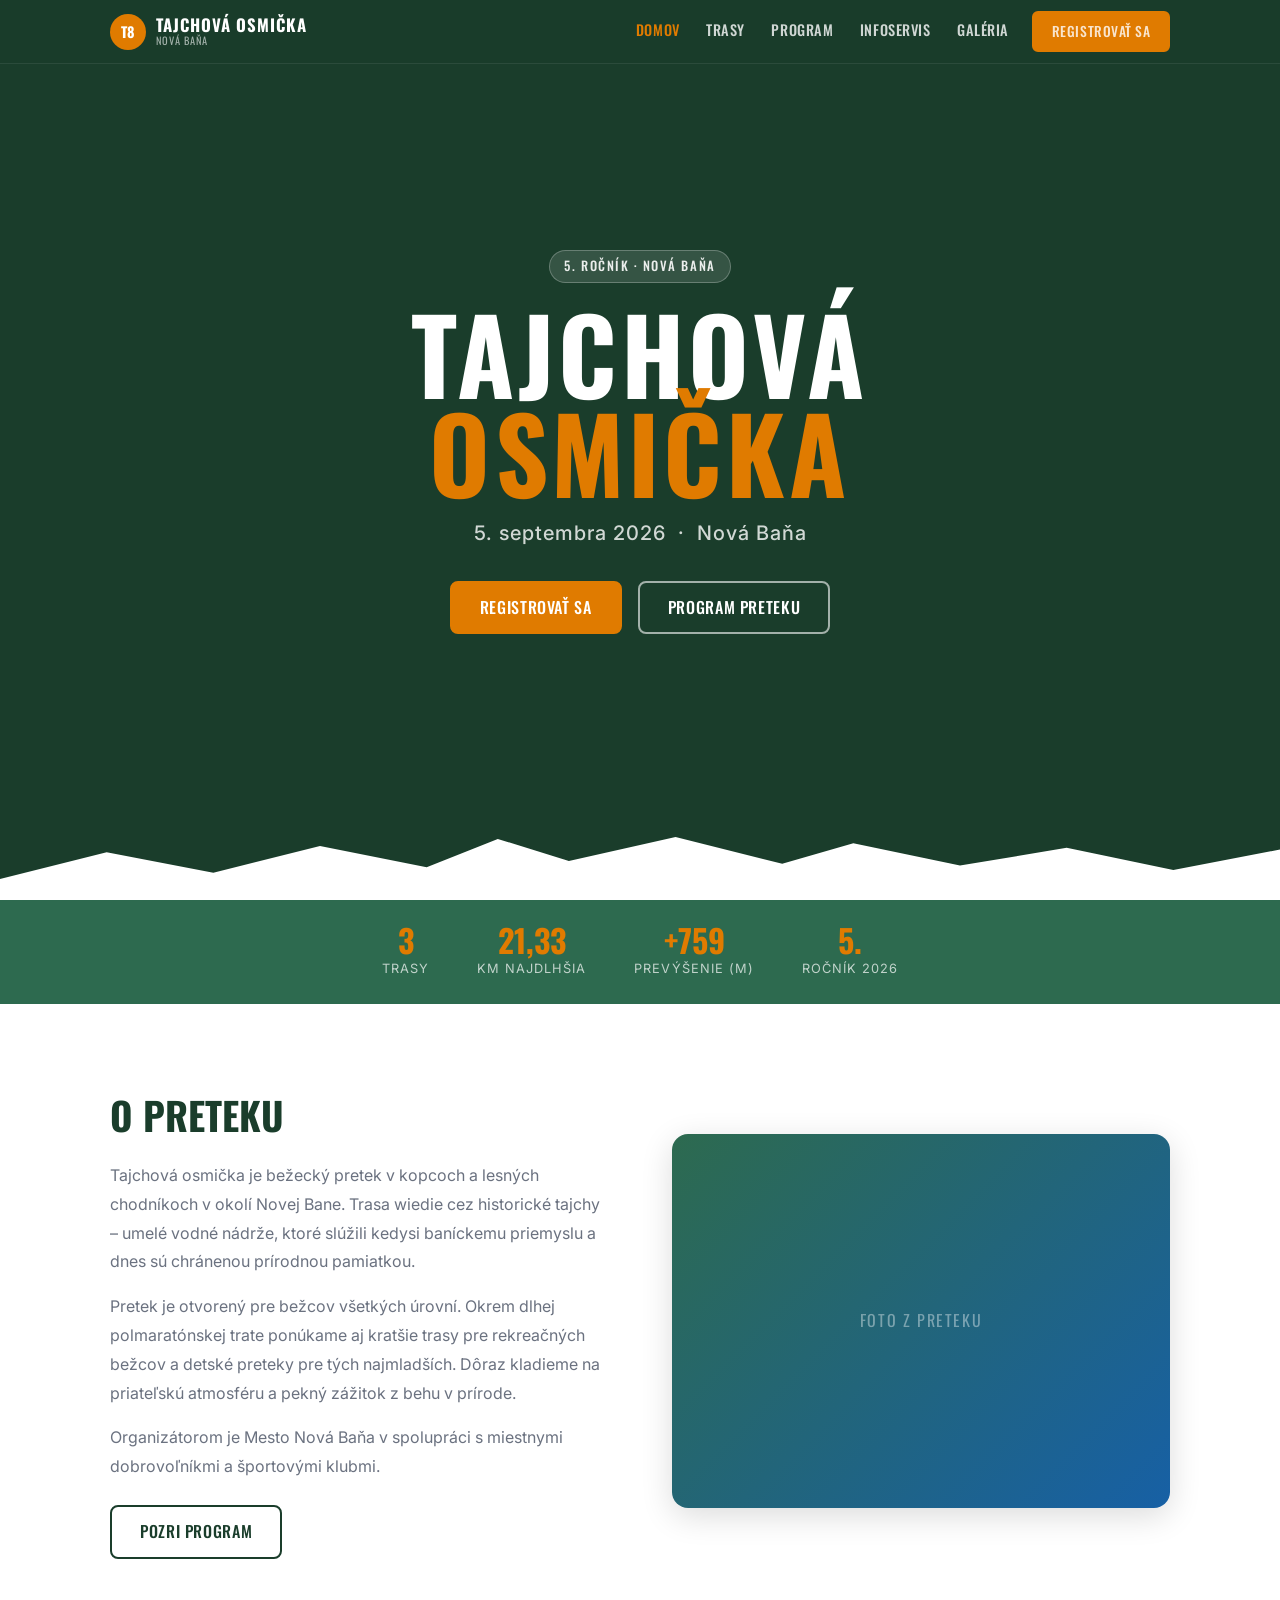
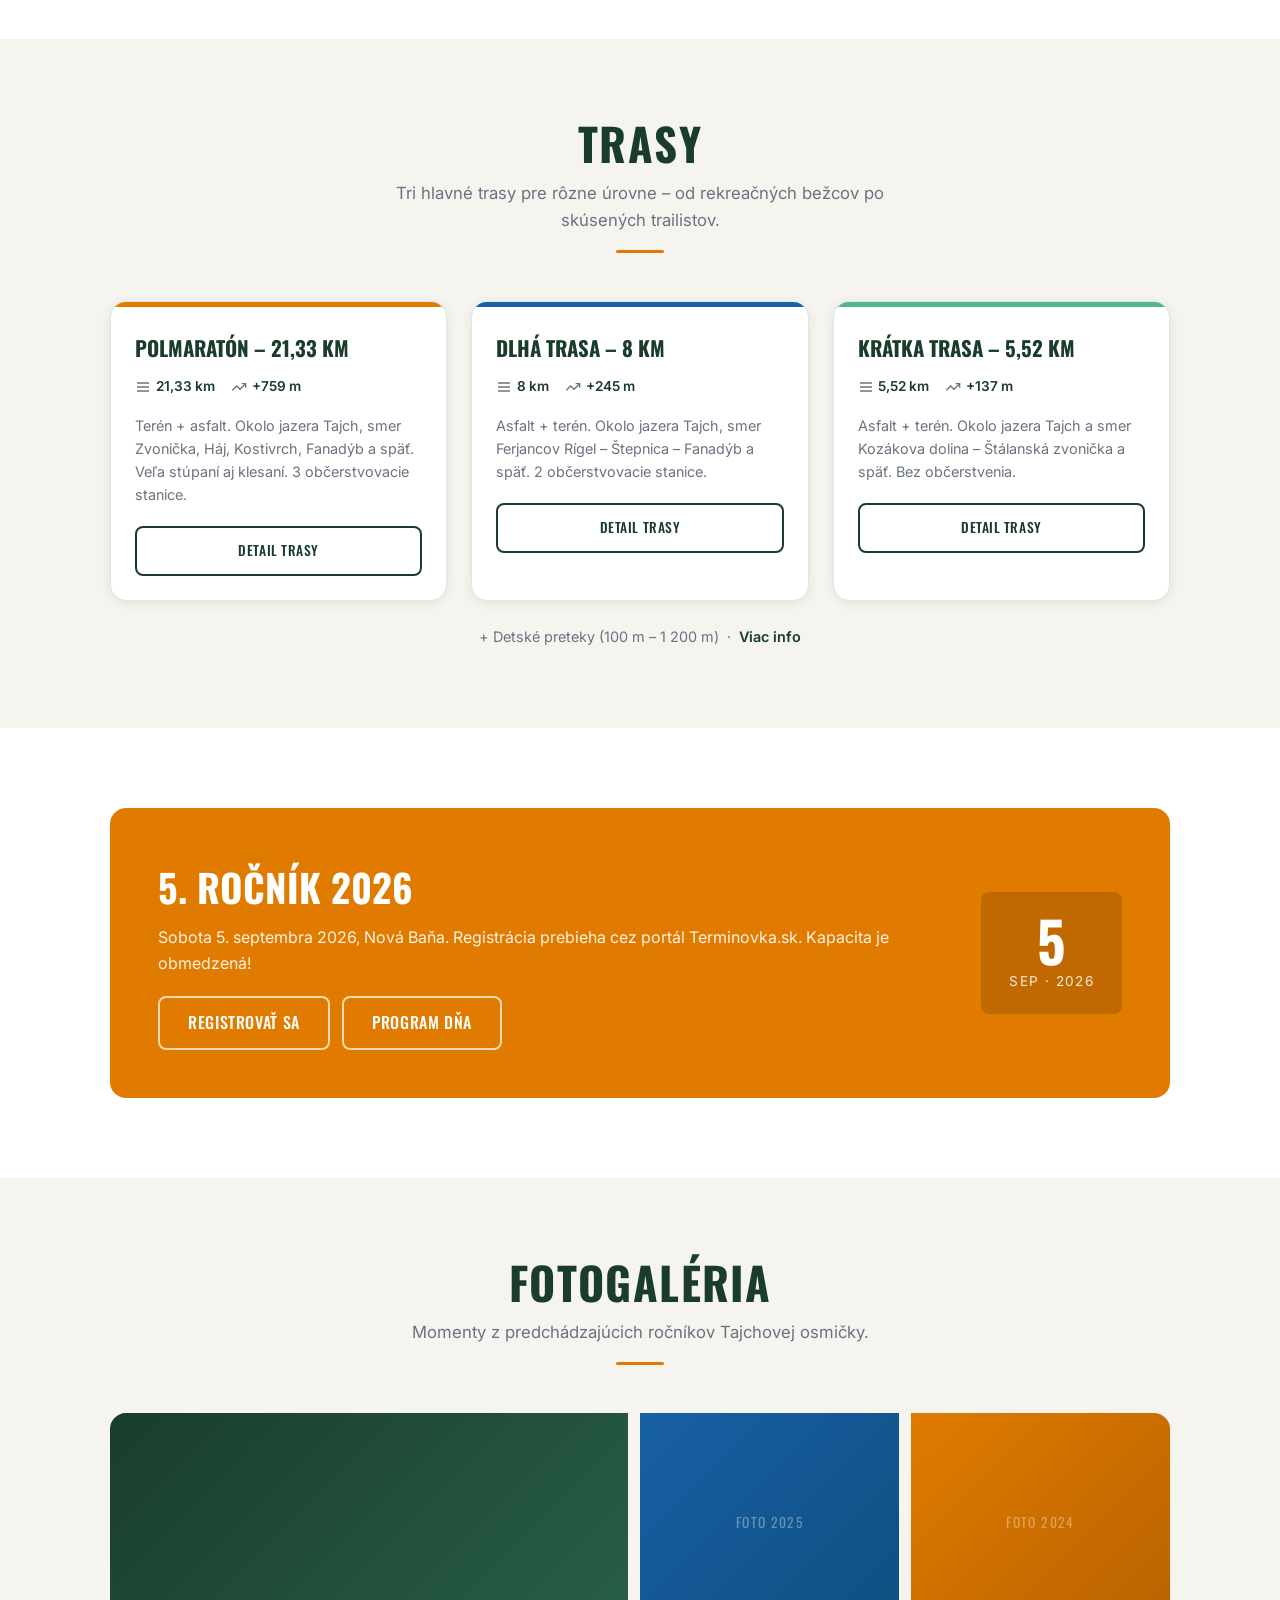
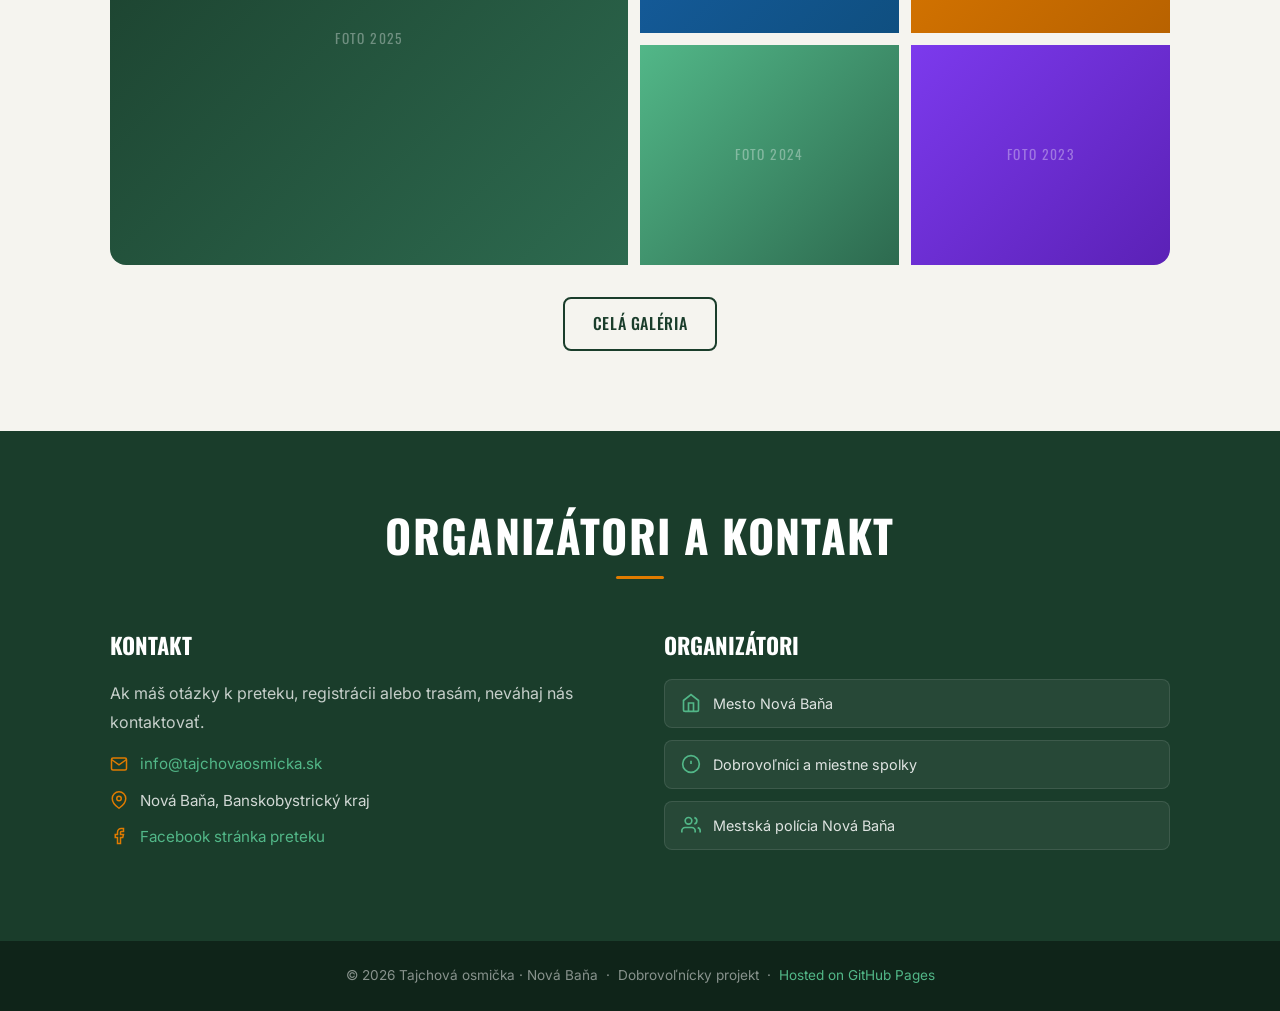
==== index.html @ ee41b5b5 "Initial commit: Tajchová osmička race website Static HTML/CSS/JS site for the Tajchová osmička trail" ====
<!DOCTYPE html>
<html lang="sk">
<head>
  <meta charset="UTF-8">
  <meta name="viewport" content="width=device-width, initial-scale=1.0">
  <meta name="description" content="Tajchová osmička – bežecký pretek v Novej Bani. 5. 9. 2026. Prihlás sa na pretek!">
  <title>Tajchová osmička – Nová Baňa</title>
  <link rel="preconnect" href="https://fonts.googleapis.com">
  <link rel="preconnect" href="https://fonts.gstatic.com" crossorigin>
  <link href="https://fonts.googleapis.com/css2?family=Oswald:wght@500;700&family=Inter:wght@400;500;600&display=swap" rel="stylesheet">
  <link rel="stylesheet" href="css/style.css">
</head>
<body>

<!-- ===== NAVIGÁCIA ===== -->
<nav class="nav" role="navigation" aria-label="Hlavná navigácia">
  <div class="nav-inner">
    <a href="index.html" class="nav-logo" aria-label="Tajchová osmička – domov">
      <div class="nav-logo-mark">T8</div>
      <div class="nav-logo-text">Tajchová osmička<span>Nová Baňa</span></div>
    </a>
    <ul class="nav-links" role="list">
      <li><a href="index.html" class="active">Domov</a></li>
      <li><a href="trasy.html">Trasy</a></li>
      <li><a href="program.html">Program</a></li>
      <li><a href="infoservis.html">Infoservis</a></li>
      <li><a href="galeria.html">Galéria</a></li>
      <li><a href="https://www.terminovka.sk" target="_blank" rel="noopener" class="btn btn-primary">Registrovať sa</a></li>
    </ul>
    <button class="nav-hamburger" id="hamburger" aria-label="Menu" aria-expanded="false">
      <span></span><span></span><span></span>
    </button>
  </div>
</nav>
<div class="nav-mobile" id="mobileNav" role="navigation" aria-label="Mobilná navigácia">
  <a href="index.html" class="active">Domov</a>
  <a href="trasy.html">Trasy</a>
  <a href="program.html">Program</a>
  <a href="infoservis.html">Infoservis</a>
  <a href="galeria.html">Galéria</a>
  <a href="https://www.terminovka.sk" target="_blank" rel="noopener" class="btn btn-primary">Registrovať sa</a>
</div>

<!-- ===== HERO ===== -->
<header class="hero" role="banner">
  <div class="hero-badge">5. ročník · Nová Baňa</div>
  <h1>Tajchová<em>osmička</em></h1>
  <p class="hero-subtitle">5. septembra 2026 &nbsp;·&nbsp; Nová Baňa</p>
  <div class="hero-cta">
    <a href="https://www.terminovka.sk" target="_blank" rel="noopener" class="btn btn-primary">Registrovať sa</a>
    <a href="program.html" class="btn btn-outline">Program preteku</a>
  </div>
  <div class="hero-mountains" aria-hidden="true">
    <svg viewBox="0 0 1440 80" preserveAspectRatio="none" fill="white">
      <path d="M0,80 L0,55 L120,25 L240,48 L360,18 L480,42 L560,10 L640,35 L760,8 L880,38 L960,15 L1080,40 L1200,20 L1320,45 L1440,22 L1440,80 Z"/>
    </svg>
  </div>
</header>

<!-- ===== ŠTATISTIKY ===== -->
<div class="stats-bar" role="region" aria-label="Štatistiky">
  <div class="container">
    <div class="stat">
      <div class="stat-value">3</div>
      <div class="stat-label">Trasy</div>
    </div>
    <div class="stat">
      <div class="stat-value">21,33</div>
      <div class="stat-label">Km najdlhšia</div>
    </div>
    <div class="stat">
      <div class="stat-value">+759</div>
      <div class="stat-label">Prevýšenie (m)</div>
    </div>
    <div class="stat">
      <div class="stat-value">5.</div>
      <div class="stat-label">Ročník 2026</div>
    </div>
  </div>
</div>

<!-- ===== O PRETEKU ===== -->
<section class="section" id="o-preteku" aria-labelledby="about-heading">
  <div class="container">
    <div class="about-grid">
      <div class="about-text" data-reveal>
        <h2 id="about-heading">O preteku</h2>
        <p>Tajchová osmička je bežecký pretek v kopcoch a lesných chodníkoch v okolí Novej Bane. Trasa wiedie cez historické tajchy – umelé vodné nádrže, ktoré slúžili kedysi baníckemu priemyslu a dnes sú chránenou prírodnou pamiatkou.</p>
        <p>Pretek je otvorený pre bežcov všetkých úrovní. Okrem dlhej polmaratónskej trate ponúkame aj kratšie trasy pre rekreačných bežcov a detské preteky pre tých najmladších. Dôraz kladieme na priateľskú atmosféru a pekný zážitok z behu v prírode.</p>
        <p>Organizátorom je Mesto Nová Baňa v spolupráci s miestnymi dobrovoľníkmi a športovými klubmi.</p>
        <a href="program.html" class="btn btn-outline-dark">Pozri program</a>
      </div>
      <div class="about-image" data-reveal>
        <!-- Nahraď reálnou fotkou: <img src="assets/images/o-preteku.jpg" alt="Bežci na trase Tajchovej osmičky"> -->
        <span>Foto z preteku</span>
      </div>
    </div>
  </div>
</section>

<!-- ===== TRASY ===== -->
<section class="section section--cream" id="trasy" aria-labelledby="trasy-heading">
  <div class="container">
    <div class="section-header" data-reveal>
      <h2 id="trasy-heading">Trasy</h2>
      <p>Tri hlavné trasy pre rôzne úrovne – od rekreačných bežcov po skúsených trailistov.</p>
    </div>
    <div class="trail-cards">

      <article class="trail-card" data-trail="21" data-reveal>
        <div class="trail-card-accent"></div>
        <div class="trail-card-body">
          <h3>Polmaratón – 21,33 km</h3>
          <div class="trail-meta">
            <div class="trail-meta-item">
              <svg viewBox="0 0 24 24" fill="none" stroke="currentColor" stroke-width="2"><path d="M3 12h18M3 6h18M3 18h18"/></svg>
              21,33 km
            </div>
            <div class="trail-meta-item">
              <svg viewBox="0 0 24 24" fill="none" stroke="currentColor" stroke-width="2"><polyline points="22 7 13.5 15.5 8.5 10.5 2 17"/><polyline points="16 7 22 7 22 13"/></svg>
              +759 m
            </div>
          </div>
          <p>Terén + asfalt. Okolo jazera Tajch, smer Zvonička, Háj, Kostivrch, Fanadýb a späť. Veľa stúpaní aj klesaní. 3 občerstvovacie stanice.</p>
          <a href="trasy.html#trasa-21" class="btn btn-outline-dark">Detail trasy</a>
        </div>
      </article>

      <article class="trail-card" data-trail="8" data-reveal>
        <div class="trail-card-accent"></div>
        <div class="trail-card-body">
          <h3>Dlhá trasa – 8 km</h3>
          <div class="trail-meta">
            <div class="trail-meta-item">
              <svg viewBox="0 0 24 24" fill="none" stroke="currentColor" stroke-width="2"><path d="M3 12h18M3 6h18M3 18h18"/></svg>
              8 km
            </div>
            <div class="trail-meta-item">
              <svg viewBox="0 0 24 24" fill="none" stroke="currentColor" stroke-width="2"><polyline points="22 7 13.5 15.5 8.5 10.5 2 17"/><polyline points="16 7 22 7 22 13"/></svg>
              +245 m
            </div>
          </div>
          <p>Asfalt + terén. Okolo jazera Tajch, smer Ferjancov Rígel – Štepnica – Fanadýb a späť. 2 občerstvovacie stanice.</p>
          <a href="trasy.html#trasa-8" class="btn btn-outline-dark">Detail trasy</a>
        </div>
      </article>

      <article class="trail-card" data-trail="5" data-reveal>
        <div class="trail-card-accent"></div>
        <div class="trail-card-body">
          <h3>Krátka trasa – 5,52 km</h3>
          <div class="trail-meta">
            <div class="trail-meta-item">
              <svg viewBox="0 0 24 24" fill="none" stroke="currentColor" stroke-width="2"><path d="M3 12h18M3 6h18M3 18h18"/></svg>
              5,52 km
            </div>
            <div class="trail-meta-item">
              <svg viewBox="0 0 24 24" fill="none" stroke="currentColor" stroke-width="2"><polyline points="22 7 13.5 15.5 8.5 10.5 2 17"/><polyline points="16 7 22 7 22 13"/></svg>
              +137 m
            </div>
          </div>
          <p>Asfalt + terén. Okolo jazera Tajch a smer Kozákova dolina – Štálanská zvonička a späť. Bez občerstvenia.</p>
          <a href="trasy.html#trasa-5" class="btn btn-outline-dark">Detail trasy</a>
        </div>
      </article>

    </div>
    <p style="text-align:center;margin-top:1.5rem;color:var(--c-muted);font-size:.9rem;">
      + Detské preteky (100 m – 1 200 m) &nbsp;·&nbsp; <a href="trasy.html#detske" style="color:var(--c-forest);font-weight:600;">Viac info</a>
    </p>
  </div>
</section>

<!-- ===== NAJBLIŽŠÍ ROČNÍK ===== -->
<section class="section" id="registracia" aria-labelledby="upcoming-heading">
  <div class="container">
    <div class="upcoming-box" data-reveal>
      <div>
        <h2 id="upcoming-heading">5. ročník 2026</h2>
        <p>Sobota 5. septembra 2026, Nová Baňa. Registrácia prebieha cez portál Terminovka.sk. Kapacita je obmedzená!</p>
        <div style="display:flex;gap:.75rem;flex-wrap:wrap;">
          <a href="https://www.terminovka.sk" target="_blank" rel="noopener" class="btn btn-outline">Registrovať sa</a>
          <a href="program.html" class="btn btn-outline">Program dňa</a>
        </div>
      </div>
      <div class="upcoming-date" aria-hidden="true">
        <span class="day">5</span>
        <span class="month-year">Sep · 2026</span>
      </div>
    </div>
  </div>
</section>

<!-- ===== GALÉRIA TEASER ===== -->
<section class="section section--cream" id="galeria" aria-labelledby="galeria-heading">
  <div class="container">
    <div class="section-header" data-reveal>
      <h2 id="galeria-heading">Fotogaléria</h2>
      <p>Momenty z predchádzajúcich ročníkov Tajchovej osmičky.</p>
    </div>
    <div class="gallery-grid-home" data-reveal>
      <!-- Nahraď reálnymi fotkami — <img src="assets/images/gallery/foto-01.jpg" alt="..."> -->
      <div class="g-item">
        <div class="g-placeholder" style="background:linear-gradient(135deg,#1A3D2B,#2D6A4F)">Foto 2025</div>
      </div>
      <div class="g-item">
        <div class="g-placeholder" style="background:linear-gradient(135deg,#1760A5,#0F4F80)">Foto 2025</div>
      </div>
      <div class="g-item">
        <div class="g-placeholder" style="background:linear-gradient(135deg,#E07B00,#B86200)">Foto 2024</div>
      </div>
      <div class="g-item">
        <div class="g-placeholder" style="background:linear-gradient(135deg,#52B788,#2D6A4F)">Foto 2024</div>
      </div>
      <div class="g-item">
        <div class="g-placeholder" style="background:linear-gradient(135deg,#7C3AED,#5B21B6)">Foto 2023</div>
      </div>
    </div>
    <div class="gallery-cta" data-reveal>
      <a href="galeria.html" class="btn btn-outline-dark">Celá galéria</a>
    </div>
  </div>
</section>

<!-- ===== KONTAKT ===== -->
<section class="section section--forest" id="kontakt" aria-labelledby="contact-heading">
  <div class="container">
    <div class="section-header" data-reveal>
      <h2 id="contact-heading">Organizátori a kontakt</h2>
    </div>
    <div class="contact-grid">
      <div class="contact-info" data-reveal>
        <h3>Kontakt</h3>
        <p>Ak máš otázky k preteku, registrácii alebo trasám, neváhaj nás kontaktovať.</p>
        <div class="contact-item">
          <svg viewBox="0 0 24 24" fill="none" stroke="currentColor" stroke-width="2"><path d="M4 4h16c1.1 0 2 .9 2 2v12c0 1.1-.9 2-2 2H4c-1.1 0-2-.9-2-2V6c0-1.1.9-2 2-2z"/><polyline points="22,6 12,13 2,6"/></svg>
          <span><a href="mailto:info@tajchovaosmicka.sk" style="color:var(--c-lime)">info@tajchovaosmicka.sk</a></span>
        </div>
        <div class="contact-item">
          <svg viewBox="0 0 24 24" fill="none" stroke="currentColor" stroke-width="2"><path d="M21 10c0 7-9 13-9 13s-9-6-9-13a9 9 0 0 1 18 0z"/><circle cx="12" cy="10" r="3"/></svg>
          <span>Nová Baňa, Banskobystrický kraj</span>
        </div>
        <div class="contact-item">
          <svg viewBox="0 0 24 24" fill="none" stroke="currentColor" stroke-width="2"><path d="M18 2h-3a5 5 0 0 0-5 5v3H7v4h3v8h4v-8h3l1-4h-4V7a1 1 0 0 1 1-1h3z"/></svg>
          <span><a href="#" style="color:var(--c-lime)">Facebook stránka preteku</a></span>
        </div>
      </div>
      <div class="partners" data-reveal>
        <h3>Organizátori</h3>
        <div class="partner-list">
          <div class="partner-item">
            <svg viewBox="0 0 24 24" fill="none" stroke="currentColor" stroke-width="2"><path d="M3 9l9-7 9 7v11a2 2 0 0 1-2 2H5a2 2 0 0 1-2-2z"/><polyline points="9 22 9 12 15 12 15 22"/></svg>
            Mesto Nová Baňa
          </div>
          <div class="partner-item">
            <svg viewBox="0 0 24 24" fill="none" stroke="currentColor" stroke-width="2"><circle cx="12" cy="12" r="10"/><line x1="12" y1="8" x2="12" y2="12"/><line x1="12" y1="16" x2="12.01" y2="16"/></svg>
            Dobrovoľníci a miestne spolky
          </div>
          <div class="partner-item">
            <svg viewBox="0 0 24 24" fill="none" stroke="currentColor" stroke-width="2"><path d="M17 21v-2a4 4 0 0 0-4-4H5a4 4 0 0 0-4 4v2"/><circle cx="9" cy="7" r="4"/><path d="M23 21v-2a4 4 0 0 0-3-3.87"/><path d="M16 3.13a4 4 0 0 1 0 7.75"/></svg>
            Mestská polícia Nová Baňa
          </div>
        </div>
      </div>
    </div>
  </div>
</section>

<!-- ===== FOOTER ===== -->
<footer class="footer">
  <div class="container">
    <p>© 2026 Tajchová osmička · Nová Baňa &nbsp;·&nbsp; Dobrovoľnícky projekt &nbsp;·&nbsp;
      <a href="https://pages.github.com" target="_blank" rel="noopener">Hosted on GitHub Pages</a>
    </p>
  </div>
</footer>

<script src="js/main.js"></script>
</body>
</html>
---- css/style.css ----
/* =========================================
   TAJCHOVÁ OSMIČKA — style.css
   ========================================= */

/* === RESET & BASE === */
*, *::before, *::after { box-sizing: border-box; margin: 0; padding: 0; }

:root {
  --c-forest:  #1A3D2B;
  --c-green:   #2D6A4F;
  --c-lime:    #52B788;
  --c-orange:  #E07B00;
  --c-orange-h:#C86E00;
  --c-blue:    #1760A5;
  --c-cream:   #F5F4EF;
  --c-white:   #FFFFFF;
  --c-text:    #1A1A1A;
  --c-muted:   #6B7280;
  --c-border:  #DDE8E2;

  --font-h: 'Oswald', sans-serif;
  --font-b: 'Inter', sans-serif;

  --r:        8px;
  --r-lg:     16px;
  --shadow:   0 2px 12px rgba(0,0,0,.08);
  --shadow-md:0 4px 20px rgba(0,0,0,.10);
  --shadow-lg:0 8px 32px rgba(0,0,0,.14);
  --max-w:    1100px;
  --nav-h:    64px;

  /* trail colors */
  --t-21:  #E07B00;
  --t-8:   #1760A5;
  --t-5:   #52B788;
  --t-kid: #7C3AED;
}

html { scroll-behavior: smooth; font-size: 16px; }

body {
  font-family: var(--font-b);
  color: var(--c-text);
  background: var(--c-white);
  line-height: 1.6;
  -webkit-font-smoothing: antialiased;
}

img { max-width: 100%; display: block; }
a { color: inherit; text-decoration: none; }
ul { list-style: none; }

/* === UTILITIES === */
.container {
  max-width: var(--max-w);
  margin: 0 auto;
  padding: 0 1.25rem;
}

.section { padding: 80px 0; }
.section--cream { background: var(--c-cream); }
.section--forest { background: var(--c-forest); color: var(--c-white); }

.section-header {
  text-align: center;
  margin-bottom: 3rem;
}
.section-header h2 {
  font-family: var(--font-h);
  font-size: clamp(1.8rem, 4vw, 2.8rem);
  font-weight: 700;
  text-transform: uppercase;
  letter-spacing: .03em;
  color: var(--c-forest);
  line-height: 1.1;
}
.section--forest .section-header h2 { color: var(--c-white); }
.section-header p {
  margin-top: .75rem;
  color: var(--c-muted);
  font-size: 1.05rem;
  max-width: 560px;
  margin-left: auto;
  margin-right: auto;
}
.section--forest .section-header p { color: rgba(255,255,255,.7); }

.section-header::after {
  content: '';
  display: block;
  width: 48px;
  height: 3px;
  background: var(--c-orange);
  margin: 1rem auto 0;
  border-radius: 2px;
}

/* === BUTTONS === */
.btn {
  display: inline-flex;
  align-items: center;
  gap: .5rem;
  padding: .75rem 1.75rem;
  border-radius: var(--r);
  font-family: var(--font-h);
  font-size: 1rem;
  font-weight: 500;
  letter-spacing: .04em;
  text-transform: uppercase;
  cursor: pointer;
  border: 2px solid transparent;
  transition: all .18s ease;
  white-space: nowrap;
}
.btn-primary {
  background: var(--c-orange);
  color: var(--c-white);
  border-color: var(--c-orange);
}
.btn-primary:hover { background: var(--c-orange-h); border-color: var(--c-orange-h); }

.btn-outline {
  background: transparent;
  color: var(--c-white);
  border-color: rgba(255,255,255,.6);
}
.btn-outline:hover { background: rgba(255,255,255,.12); border-color: var(--c-white); }

.btn-outline-dark {
  background: transparent;
  color: var(--c-forest);
  border-color: var(--c-forest);
}
.btn-outline-dark:hover { background: var(--c-forest); color: var(--c-white); }

.btn-sm { padding: .5rem 1.1rem; font-size: .85rem; }

/* === NAVIGATION === */
.nav {
  position: fixed;
  top: 0; left: 0; right: 0;
  height: var(--nav-h);
  z-index: 1000;
  background: rgba(26,61,43,.96);
  backdrop-filter: blur(10px);
  -webkit-backdrop-filter: blur(10px);
  border-bottom: 1px solid rgba(255,255,255,.08);
  transition: box-shadow .2s;
}
.nav.scrolled { box-shadow: 0 2px 20px rgba(0,0,0,.3); }

.nav-inner {
  max-width: var(--max-w);
  margin: 0 auto;
  padding: 0 1.25rem;
  height: 100%;
  display: flex;
  align-items: center;
  justify-content: space-between;
  gap: 1rem;
}

.nav-logo {
  display: flex;
  align-items: center;
  gap: .6rem;
  text-decoration: none;
}
.nav-logo-mark {
  width: 36px; height: 36px;
  background: var(--c-orange);
  border-radius: 50%;
  display: flex; align-items: center; justify-content: center;
  font-family: var(--font-h);
  font-weight: 700;
  font-size: .9rem;
  color: var(--c-white);
  letter-spacing: -.02em;
  flex-shrink: 0;
}
.nav-logo-text {
  font-family: var(--font-h);
  font-weight: 700;
  font-size: 1.05rem;
  text-transform: uppercase;
  letter-spacing: .06em;
  color: var(--c-white);
  line-height: 1.2;
}
.nav-logo-text span { display: block; font-size: .65rem; font-weight: 400; color: rgba(255,255,255,.6); letter-spacing: .1em; }

.nav-links {
  display: flex;
  align-items: center;
  gap: .25rem;
}
.nav-links a {
  font-family: var(--font-h);
  font-size: .9rem;
  font-weight: 500;
  letter-spacing: .04em;
  text-transform: uppercase;
  color: rgba(255,255,255,.8);
  padding: .4rem .7rem;
  border-radius: 6px;
  transition: color .15s, background .15s;
}
.nav-links a:hover { color: var(--c-white); background: rgba(255,255,255,.08); }
.nav-links a.active { color: var(--c-orange); }
.nav-links .btn-primary { margin-left: .5rem; padding: .45rem 1.1rem; font-size: .85rem; }

.nav-hamburger {
  display: none;
  flex-direction: column;
  gap: 5px;
  cursor: pointer;
  padding: .4rem;
  background: none;
  border: none;
}
.nav-hamburger span {
  display: block;
  width: 24px; height: 2px;
  background: var(--c-white);
  border-radius: 2px;
  transition: all .25s;
}
.nav-hamburger.open span:nth-child(1) { transform: rotate(45deg) translate(5px, 5px); }
.nav-hamburger.open span:nth-child(2) { opacity: 0; }
.nav-hamburger.open span:nth-child(3) { transform: rotate(-45deg) translate(5px, -5px); }

/* Mobile nav */
.nav-mobile {
  display: none;
  position: fixed;
  top: var(--nav-h); left: 0; right: 0;
  background: var(--c-forest);
  padding: 1rem 1.25rem 1.5rem;
  z-index: 999;
  border-bottom: 1px solid rgba(255,255,255,.1);
  box-shadow: 0 8px 24px rgba(0,0,0,.3);
}
.nav-mobile.open { display: block; }
.nav-mobile a {
  display: block;
  font-family: var(--font-h);
  font-size: 1.1rem;
  font-weight: 500;
  letter-spacing: .04em;
  text-transform: uppercase;
  color: rgba(255,255,255,.85);
  padding: .8rem 0;
  border-bottom: 1px solid rgba(255,255,255,.08);
  transition: color .15s;
}
.nav-mobile a:last-child { border-bottom: none; }
.nav-mobile a.active { color: var(--c-orange); }
.nav-mobile .btn-primary { display: block; text-align: center; margin-top: 1rem; border-bottom: none; }

/* === HERO === */
.hero {
  min-height: 100vh;
  position: relative;
  display: flex;
  flex-direction: column;
  justify-content: center;
  align-items: center;
  text-align: center;
  padding: calc(var(--nav-h) + 3rem) 1.25rem 8rem;
  background:
    linear-gradient(to bottom, rgba(26,61,43,.88) 0%, rgba(26,61,43,.65) 55%, rgba(26,61,43,.92) 100%),
    url('../assets/images/hero-bg.jpg') center/cover no-repeat;
  background-color: var(--c-forest);
  overflow: hidden;
}

.hero-badge {
  display: inline-block;
  background: rgba(255,255,255,.12);
  border: 1px solid rgba(255,255,255,.25);
  color: rgba(255,255,255,.9);
  font-family: var(--font-h);
  font-size: .8rem;
  font-weight: 500;
  letter-spacing: .12em;
  text-transform: uppercase;
  padding: .35rem .9rem;
  border-radius: 100px;
  margin-bottom: 1.25rem;
}

.hero h1 {
  font-family: var(--font-h);
  font-weight: 700;
  font-size: clamp(3rem, 10vw, 6.5rem);
  text-transform: uppercase;
  letter-spacing: .04em;
  color: var(--c-white);
  line-height: .95;
  margin-bottom: 1rem;
}
.hero h1 em {
  display: block;
  font-style: normal;
  color: var(--c-orange);
}

.hero-subtitle {
  font-size: clamp(1rem, 2.5vw, 1.25rem);
  color: rgba(255,255,255,.8);
  margin-bottom: 2rem;
  letter-spacing: .05em;
  font-weight: 500;
}

.hero-cta { display: flex; gap: 1rem; flex-wrap: wrap; justify-content: center; }

.hero-mountains {
  position: absolute;
  bottom: -1px; left: 0; right: 0;
  line-height: 0;
}
.hero-mountains svg { width: 100%; }

/* === STATS BAR === */
.stats-bar {
  background: var(--c-green);
  color: var(--c-white);
  padding: 1.5rem 0;
}
.stats-bar .container {
  display: flex;
  justify-content: center;
  gap: 3rem;
  flex-wrap: wrap;
}
.stat {
  text-align: center;
}
.stat-value {
  font-family: var(--font-h);
  font-size: 2rem;
  font-weight: 700;
  color: var(--c-orange);
  line-height: 1;
}
.stat-label {
  font-size: .8rem;
  letter-spacing: .08em;
  text-transform: uppercase;
  color: rgba(255,255,255,.7);
  margin-top: .2rem;
}

/* === ABOUT === */
.about-grid {
  display: grid;
  grid-template-columns: 1fr 1fr;
  gap: 4rem;
  align-items: center;
}
.about-text h2 {
  font-family: var(--font-h);
  font-size: clamp(1.6rem, 3vw, 2.4rem);
  font-weight: 700;
  text-transform: uppercase;
  color: var(--c-forest);
  margin-bottom: 1rem;
}
.about-text p { color: var(--c-muted); line-height: 1.8; margin-bottom: 1rem; }
.about-text p:last-of-type { margin-bottom: 1.5rem; }
.about-image {
  border-radius: var(--r-lg);
  overflow: hidden;
  aspect-ratio: 4/3;
  background: linear-gradient(135deg, var(--c-green), var(--c-blue));
  display: flex; align-items: center; justify-content: center;
  color: rgba(255,255,255,.4);
  font-family: var(--font-h);
  font-size: 1rem;
  letter-spacing: .1em;
  text-transform: uppercase;
  box-shadow: var(--shadow-lg);
}
.about-image img { width: 100%; height: 100%; object-fit: cover; }

/* === TRAIL CARDS === */
.trail-cards {
  display: grid;
  grid-template-columns: repeat(3, 1fr);
  gap: 1.5rem;
}
.trail-card {
  background: var(--c-white);
  border-radius: var(--r-lg);
  box-shadow: var(--shadow);
  overflow: hidden;
  border: 1px solid var(--c-border);
  transition: transform .2s, box-shadow .2s;
}
.trail-card:hover { transform: translateY(-4px); box-shadow: var(--shadow-lg); }
.trail-card-accent {
  height: 5px;
  background: var(--t-21);
}
.trail-card[data-trail="8"] .trail-card-accent { background: var(--t-8); }
.trail-card[data-trail="5"] .trail-card-accent { background: var(--t-5); }
.trail-card-body { padding: 1.5rem; }
.trail-card h3 {
  font-family: var(--font-h);
  font-size: 1.3rem;
  font-weight: 700;
  text-transform: uppercase;
  color: var(--c-forest);
  margin-bottom: .75rem;
}
.trail-meta {
  display: flex;
  gap: 1rem;
  margin-bottom: 1rem;
}
.trail-meta-item {
  display: flex;
  align-items: center;
  gap: .3rem;
  font-size: .85rem;
  font-weight: 600;
  color: var(--c-forest);
}
.trail-meta-item svg { width: 16px; height: 16px; color: var(--c-muted); }
.trail-card p { font-size: .9rem; color: var(--c-muted); line-height: 1.6; margin-bottom: 1.25rem; }
.trail-card a.btn { width: 100%; justify-content: center; font-size: .85rem; }
.trail-card-kids {
  background: var(--c-white);
  border-radius: var(--r-lg);
  box-shadow: var(--shadow);
  overflow: hidden;
  border: 1px solid var(--c-border);
  padding: 0;
}
.trail-card-kids .trail-card-accent { background: var(--t-kid); }
.trail-card-kids .trail-card-body { padding: 1.5rem; }

/* === UPCOMING === */
.upcoming-box {
  background: var(--c-orange);
  color: var(--c-white);
  border-radius: var(--r-lg);
  padding: 3rem;
  display: grid;
  grid-template-columns: 1fr auto;
  align-items: center;
  gap: 2rem;
}
.upcoming-box h2 {
  font-family: var(--font-h);
  font-size: clamp(1.6rem, 3vw, 2.4rem);
  font-weight: 700;
  text-transform: uppercase;
  margin-bottom: .5rem;
}
.upcoming-box p { font-size: 1rem; opacity: .9; margin-bottom: 1.25rem; }
.upcoming-box .btn-outline { border-color: rgba(255,255,255,.7); }
.upcoming-box .btn-outline:hover { background: rgba(255,255,255,.2); }
.upcoming-date {
  text-align: center;
  background: rgba(0,0,0,.15);
  border-radius: var(--r);
  padding: 1.25rem 1.75rem;
  flex-shrink: 0;
}
.upcoming-date .day {
  font-family: var(--font-h);
  font-size: 3.5rem;
  font-weight: 700;
  line-height: 1;
  display: block;
}
.upcoming-date .month-year {
  font-size: .85rem;
  letter-spacing: .1em;
  text-transform: uppercase;
  opacity: .85;
}

/* === GALLERY TEASER === */
.gallery-grid-home {
  display: grid;
  grid-template-columns: 2fr 1fr 1fr;
  grid-template-rows: 220px 220px;
  gap: .75rem;
  border-radius: var(--r-lg);
  overflow: hidden;
}
.gallery-grid-home .g-item {
  background: linear-gradient(135deg, var(--c-green), var(--c-forest));
  overflow: hidden;
  position: relative;
}
.gallery-grid-home .g-item:first-child { grid-row: span 2; }
.gallery-grid-home .g-item img {
  width: 100%; height: 100%;
  object-fit: cover;
  transition: transform .4s ease;
}
.gallery-grid-home .g-item:hover img { transform: scale(1.05); }
.g-placeholder {
  width: 100%; height: 100%;
  display: flex; align-items: center; justify-content: center;
  font-family: var(--font-h);
  font-size: .85rem;
  letter-spacing: .1em;
  text-transform: uppercase;
  color: rgba(255,255,255,.35);
}
.gallery-cta { text-align: center; margin-top: 2rem; }

/* === CONTACT === */
.contact-grid {
  display: grid;
  grid-template-columns: 1fr 1fr;
  gap: 3rem;
  align-items: start;
}
.contact-info h3 {
  font-family: var(--font-h);
  font-size: 1.4rem;
  font-weight: 700;
  text-transform: uppercase;
  color: var(--c-white);
  margin-bottom: 1rem;
}
.contact-info p { color: rgba(255,255,255,.75); line-height: 1.8; margin-bottom: 1rem; }
.contact-item {
  display: flex;
  align-items: flex-start;
  gap: .75rem;
  margin-bottom: .75rem;
  color: rgba(255,255,255,.8);
  font-size: .95rem;
}
.contact-item svg { width: 18px; height: 18px; flex-shrink: 0; margin-top: .15rem; color: var(--c-orange); }
.partners h3 {
  font-family: var(--font-h);
  font-size: 1.4rem;
  font-weight: 700;
  text-transform: uppercase;
  color: var(--c-white);
  margin-bottom: 1rem;
}
.partner-list { display: flex; flex-direction: column; gap: .75rem; }
.partner-item {
  display: flex;
  align-items: center;
  gap: .75rem;
  background: rgba(255,255,255,.06);
  border: 1px solid rgba(255,255,255,.1);
  border-radius: var(--r);
  padding: .75rem 1rem;
  color: rgba(255,255,255,.85);
  font-size: .9rem;
}
.partner-item svg { width: 20px; height: 20px; color: var(--c-lime); flex-shrink: 0; }

/* === FOOTER === */
.footer {
  background: #0F2419;
  color: rgba(255,255,255,.5);
  padding: 1.5rem 0;
  text-align: center;
  font-size: .85rem;
}
.footer a { color: var(--c-lime); }
.footer a:hover { color: var(--c-white); }

/* =========================================
   PAGE HERO (inner pages)
   ========================================= */
.page-hero {
  padding: calc(var(--nav-h) + 3rem) 0 3rem;
  background: linear-gradient(135deg, var(--c-forest) 0%, var(--c-green) 100%);
  color: var(--c-white);
  text-align: center;
}
.page-hero h1 {
  font-family: var(--font-h);
  font-size: clamp(2rem, 5vw, 3.5rem);
  font-weight: 700;
  text-transform: uppercase;
  letter-spacing: .04em;
  line-height: 1.1;
}
.page-hero p {
  margin-top: .75rem;
  color: rgba(255,255,255,.75);
  font-size: 1.05rem;
  max-width: 540px;
  margin-left: auto;
  margin-right: auto;
}
.breadcrumb {
  display: flex;
  align-items: center;
  justify-content: center;
  gap: .5rem;
  margin-bottom: 1rem;
  font-size: .8rem;
  color: rgba(255,255,255,.5);
  letter-spacing: .06em;
  text-transform: uppercase;
}
.breadcrumb a { color: rgba(255,255,255,.6); }
.breadcrumb a:hover { color: var(--c-white); }

/* =========================================
   TRASY PAGE
   ========================================= */
.map-iframe-wrapper {
  position: relative;
  width: 100%;
  aspect-ratio: 16 / 9;
  border-radius: var(--r-lg);
  overflow: hidden;
  box-shadow: var(--shadow-lg);
  background: var(--c-cream);
}
.map-iframe-wrapper iframe {
  position: absolute;
  inset: 0;
  width: 100%;
  height: 100%;
  border: 0;
}
.map-tabs {
  display: flex;
  gap: .5rem;
  margin-bottom: .75rem;
}
.map-tab {
  font-family: var(--font-h);
  font-size: .95rem;
  font-weight: 500;
  letter-spacing: .05em;
  text-transform: uppercase;
  padding: .55rem 1.4rem;
  border-radius: var(--r);
  border: 2px solid var(--c-border);
  background: var(--c-white);
  color: var(--c-muted);
  cursor: pointer;
  transition: all .15s;
}
.map-tab:hover { border-color: var(--c-green); color: var(--c-forest); }
.map-tab.active {
  background: var(--c-forest);
  border-color: var(--c-forest);
  color: var(--c-white);
}

.map-iframe-wrapper { position: relative; }

.map-tab-label {
  position: absolute;
  top: .75rem;
  right: .75rem;
  z-index: 1;
  background: rgba(26,61,43,.88);
  color: var(--c-white);
  font-family: var(--font-h);
  font-size: .8rem;
  font-weight: 500;
  letter-spacing: .05em;
  padding: .3rem .75rem;
  border-radius: 100px;
  pointer-events: none;
}

.map-actions {
  margin-top: .75rem;
  display: flex;
  gap: .75rem;
}

.trail-detail-cards { display: flex; flex-direction: column; gap: 2rem; }
.trail-detail-card {
  background: var(--c-white);
  border-radius: var(--r-lg);
  box-shadow: var(--shadow);
  overflow: hidden;
  border: 1px solid var(--c-border);
  display: grid;
  grid-template-columns: 6px 1fr;
}
.trail-detail-card .accent-bar { background: var(--t-21); }
.trail-detail-card[data-trail="8"] .accent-bar { background: var(--t-8); }
.trail-detail-card[data-trail="5"] .accent-bar { background: var(--t-5); }
.trail-detail-card[data-trail="kid"] .accent-bar { background: var(--t-kid); }
.trail-detail-body { padding: 1.75rem 2rem; }
.trail-detail-header {
  display: flex;
  align-items: flex-start;
  justify-content: space-between;
  gap: 1rem;
  margin-bottom: 1rem;
  flex-wrap: wrap;
}
.trail-detail-header h3 {
  font-family: var(--font-h);
  font-size: 1.6rem;
  font-weight: 700;
  text-transform: uppercase;
  color: var(--c-forest);
}
.trail-stats {
  display: flex;
  gap: 1.5rem;
  flex-wrap: wrap;
}
.trail-stat-item {
  text-align: center;
}
.trail-stat-value {
  font-family: var(--font-h);
  font-size: 1.4rem;
  font-weight: 700;
  color: var(--c-forest);
  display: block;
}
.trail-stat-label {
  font-size: .75rem;
  letter-spacing: .07em;
  text-transform: uppercase;
  color: var(--c-muted);
}
.trail-detail-body p { color: var(--c-muted); line-height: 1.8; margin-bottom: 1.25rem; }
.trail-tags {
  display: flex;
  flex-wrap: wrap;
  gap: .5rem;
  margin-bottom: 1.25rem;
}
.tag {
  background: var(--c-cream);
  color: var(--c-forest);
  font-size: .78rem;
  font-weight: 600;
  letter-spacing: .04em;
  padding: .25rem .7rem;
  border-radius: 100px;
  border: 1px solid var(--c-border);
}

/* Kids table */
.kids-table {
  width: 100%;
  border-collapse: collapse;
  font-size: .9rem;
}
.kids-table th {
  text-align: left;
  padding: .6rem 1rem;
  background: var(--c-cream);
  font-family: var(--font-h);
  font-weight: 500;
  letter-spacing: .04em;
  text-transform: uppercase;
  font-size: .8rem;
  color: var(--c-forest);
  border-bottom: 2px solid var(--c-border);
}
.kids-table td {
  padding: .65rem 1rem;
  border-bottom: 1px solid var(--c-border);
  color: var(--c-text);
}
.kids-table tr:last-child td { border-bottom: none; }
.kids-table tr:hover td { background: var(--c-cream); }

/* =========================================
   PROGRAM PAGE
   ========================================= */
.program-header-box {
  background: var(--c-white);
  border-radius: var(--r-lg);
  box-shadow: var(--shadow-lg);
  overflow: hidden;
  border: 1px solid var(--c-border);
  display: grid;
  grid-template-columns: 1fr 1fr;
  align-items: stretch;
}
.program-poster {
  background: linear-gradient(135deg, var(--c-forest), var(--c-green));
  min-height: 320px;
  display: flex;
  align-items: center;
  justify-content: center;
  color: rgba(255,255,255,.3);
  font-family: var(--font-h);
  text-transform: uppercase;
  letter-spacing: .1em;
  font-size: .9rem;
  position: relative;
  overflow: hidden;
}
.program-poster::after {
  content: '5.9.2026';
  position: absolute;
  bottom: 1.5rem;
  right: 1.5rem;
  font-family: var(--font-h);
  font-size: 1.4rem;
  font-weight: 700;
  color: var(--c-orange);
  letter-spacing: .03em;
}
.program-poster img { width: 100%; height: 100%; object-fit: cover; position: absolute; inset: 0; }
.program-info { padding: 2rem; }
.program-info h2 {
  font-family: var(--font-h);
  font-size: 1.8rem;
  font-weight: 700;
  text-transform: uppercase;
  color: var(--c-forest);
  margin-bottom: .75rem;
}
.program-info p { color: var(--c-muted); line-height: 1.8; margin-bottom: 1.25rem; }
.program-cta { display: flex; gap: .75rem; flex-wrap: wrap; }

.timeline { position: relative; padding-left: 2rem; }
.timeline::before {
  content: '';
  position: absolute;
  left: 0; top: .5rem; bottom: .5rem;
  width: 2px;
  background: var(--c-border);
}
.timeline-item {
  position: relative;
  padding-bottom: 1.75rem;
}
.timeline-item:last-child { padding-bottom: 0; }
.timeline-item::before {
  content: '';
  position: absolute;
  left: -2rem;
  top: .35rem;
  width: 10px; height: 10px;
  border-radius: 50%;
  background: var(--c-orange);
  border: 2px solid var(--c-white);
  box-shadow: 0 0 0 2px var(--c-orange);
  transform: translateX(-4px);
}
.timeline-time {
  font-family: var(--font-h);
  font-size: .85rem;
  font-weight: 500;
  color: var(--c-orange);
  letter-spacing: .06em;
  text-transform: uppercase;
  margin-bottom: .2rem;
}
.timeline-event {
  font-weight: 600;
  color: var(--c-forest);
  margin-bottom: .15rem;
}
.timeline-desc { font-size: .9rem; color: var(--c-muted); }

.downloads-grid {
  display: grid;
  grid-template-columns: repeat(auto-fill, minmax(280px, 1fr));
  gap: 1rem;
}
.download-card {
  display: flex;
  align-items: center;
  gap: 1rem;
  padding: 1rem 1.25rem;
  background: var(--c-white);
  border-radius: var(--r);
  border: 1px solid var(--c-border);
  box-shadow: var(--shadow);
  transition: box-shadow .15s, border-color .15s;
}
.download-card:hover { box-shadow: var(--shadow-md); border-color: var(--c-lime); }
.download-icon {
  width: 44px; height: 44px;
  background: var(--c-cream);
  border-radius: var(--r);
  display: flex; align-items: center; justify-content: center;
  flex-shrink: 0;
}
.download-icon svg { width: 22px; height: 22px; color: var(--c-green); }
.download-card h4 { font-size: .95rem; font-weight: 600; color: var(--c-text); margin-bottom: .15rem; }
.download-card p { font-size: .8rem; color: var(--c-muted); }
.download-card .btn-sm { margin-left: auto; flex-shrink: 0; }

/* =========================================
   INFOSERVIS PAGE
   ========================================= */
.year-tabs {
  display: flex;
  gap: .5rem;
  flex-wrap: wrap;
  margin-bottom: 2.5rem;
}
.year-tab {
  font-family: var(--font-h);
  font-size: .9rem;
  font-weight: 500;
  letter-spacing: .04em;
  text-transform: uppercase;
  padding: .45rem 1rem;
  border-radius: 100px;
  border: 2px solid var(--c-border);
  cursor: pointer;
  transition: all .15s;
  background: var(--c-white);
  color: var(--c-muted);
}
.year-tab:hover { border-color: var(--c-green); color: var(--c-forest); }
.year-tab.active { background: var(--c-forest); border-color: var(--c-forest); color: var(--c-white); }

.year-section { margin-bottom: 3.5rem; }
.year-section-header {
  display: flex;
  align-items: center;
  gap: 1rem;
  margin-bottom: 1.5rem;
  padding-bottom: .75rem;
  border-bottom: 2px solid var(--c-border);
}
.year-badge {
  font-family: var(--font-h);
  font-size: 1.8rem;
  font-weight: 700;
  color: var(--c-forest);
}
.year-info { font-size: .9rem; color: var(--c-muted); }

.result-cards { display: grid; grid-template-columns: repeat(auto-fill, minmax(300px, 1fr)); gap: 1rem; }
.result-card {
  background: var(--c-white);
  border-radius: var(--r);
  border: 1px solid var(--c-border);
  box-shadow: var(--shadow);
  overflow: hidden;
}
.result-card-header {
  padding: .75rem 1rem;
  background: var(--c-cream);
  border-bottom: 1px solid var(--c-border);
  display: flex; align-items: center; gap: .5rem;
}
.result-card-header svg { width: 16px; height: 16px; color: var(--c-orange); }
.result-card-header h4 {
  font-family: var(--font-h);
  font-size: .85rem;
  font-weight: 500;
  letter-spacing: .05em;
  text-transform: uppercase;
  color: var(--c-forest);
}
.result-card-body { padding: 1rem; }
.result-link {
  display: flex;
  align-items: center;
  justify-content: space-between;
  padding: .5rem .75rem;
  border-radius: 6px;
  color: var(--c-text);
  font-size: .9rem;
  transition: background .12s;
  gap: .5rem;
}
.result-link:hover { background: var(--c-cream); color: var(--c-forest); }
.result-link svg { width: 14px; height: 14px; color: var(--c-muted); flex-shrink: 0; }

/* =========================================
   GALÉRIA PAGE
   ========================================= */
.gallery-filter {
  display: flex;
  gap: .5rem;
  flex-wrap: wrap;
  margin-bottom: 2rem;
}
.filter-btn {
  font-family: var(--font-h);
  font-size: .85rem;
  font-weight: 500;
  letter-spacing: .04em;
  text-transform: uppercase;
  padding: .4rem .9rem;
  border-radius: 100px;
  border: 2px solid var(--c-border);
  cursor: pointer;
  transition: all .15s;
  background: var(--c-white);
  color: var(--c-muted);
}
.filter-btn:hover { border-color: var(--c-green); color: var(--c-forest); }
.filter-btn.active { background: var(--c-forest); border-color: var(--c-forest); color: var(--c-white); }

.gallery-masonry {
  columns: 3;
  column-gap: .75rem;
}
.gallery-masonry .g-photo {
  break-inside: avoid;
  margin-bottom: .75rem;
  border-radius: var(--r);
  overflow: hidden;
  position: relative;
  cursor: pointer;
}
.g-photo img {
  width: 100%;
  display: block;
  transition: transform .35s ease;
}
.g-photo:hover img { transform: scale(1.04); }
.g-photo-placeholder {
  aspect-ratio: 4/3;
  display: flex;
  align-items: center;
  justify-content: center;
  font-family: var(--font-h);
  font-size: .9rem;
  letter-spacing: .08em;
  text-transform: uppercase;
  color: rgba(255,255,255,.35);
}
.g-photo-overlay {
  position: absolute;
  inset: 0;
  background: rgba(26,61,43,0);
  display: flex;
  align-items: flex-end;
  padding: 1rem;
  transition: background .25s;
}
.g-photo:hover .g-photo-overlay { background: rgba(26,61,43,.4); }
.g-photo-year {
  background: rgba(0,0,0,.5);
  color: var(--c-white);
  font-size: .75rem;
  font-weight: 600;
  letter-spacing: .06em;
  padding: .2rem .5rem;
  border-radius: 4px;
  opacity: 0;
  transition: opacity .25s;
}
.g-photo:hover .g-photo-year { opacity: 1; }

.zoneram-cta {
  background: linear-gradient(135deg, var(--c-forest), var(--c-green));
  color: var(--c-white);
  border-radius: var(--r-lg);
  padding: 2.5rem;
  text-align: center;
  margin-top: 3rem;
}
.zoneram-cta h3 {
  font-family: var(--font-h);
  font-size: 1.6rem;
  font-weight: 700;
  text-transform: uppercase;
  margin-bottom: .5rem;
}
.zoneram-cta p { color: rgba(255,255,255,.75); margin-bottom: 1.5rem; }

/* =========================================
   LIGHTBOX
   ========================================= */
.lightbox {
  display: none;
  position: fixed;
  inset: 0;
  background: rgba(0,0,0,.92);
  z-index: 9999;
  align-items: center;
  justify-content: center;
}
.lightbox.open { display: flex; }
.lightbox-img {
  max-width: 90vw;
  max-height: 88vh;
  border-radius: var(--r);
  box-shadow: 0 0 60px rgba(0,0,0,.5);
}
.lightbox-close {
  position: absolute;
  top: 1.25rem; right: 1.25rem;
  background: rgba(255,255,255,.12);
  border: none;
  color: var(--c-white);
  width: 40px; height: 40px;
  border-radius: 50%;
  cursor: pointer;
  font-size: 1.2rem;
  display: flex; align-items: center; justify-content: center;
  transition: background .15s;
}
.lightbox-close:hover { background: rgba(255,255,255,.22); }

/* =========================================
   RESPONSIVE
   ========================================= */
@media (max-width: 900px) {
  .nav-links { display: none; }
  .nav-hamburger { display: flex; }
  .about-grid { grid-template-columns: 1fr; gap: 2rem; }
  .about-image { order: -1; max-height: 260px; }
  .trail-cards { grid-template-columns: 1fr; }
  .upcoming-box { grid-template-columns: 1fr; text-align: center; }
  .upcoming-date { display: none; }
  .contact-grid { grid-template-columns: 1fr; gap: 2rem; }
  .program-header-box { grid-template-columns: 1fr; }
  .program-poster { min-height: 200px; }
  .gallery-masonry { columns: 2; }
}

@media (max-width: 600px) {
  .section { padding: 52px 0; }
  .stats-bar .container { gap: 1.5rem; }
  .gallery-grid-home {
    grid-template-columns: 1fr 1fr;
    grid-template-rows: 160px 160px;
  }
  .gallery-grid-home .g-item:first-child { grid-column: span 2; grid-row: span 1; }
  .trail-detail-body { padding: 1.25rem; }
  .trail-detail-header { flex-direction: column; }
  .gallery-masonry { columns: 1; }
  .result-cards { grid-template-columns: 1fr; }
}

/* === LEAFLET overrides === */
.leaflet-container { font-family: var(--font-b); }
.leaflet-popup-content-wrapper {
  border-radius: var(--r) !important;
  box-shadow: var(--shadow-lg) !important;
}
.leaflet-popup-content { margin: .75rem 1rem !important; font-size: .9rem; }
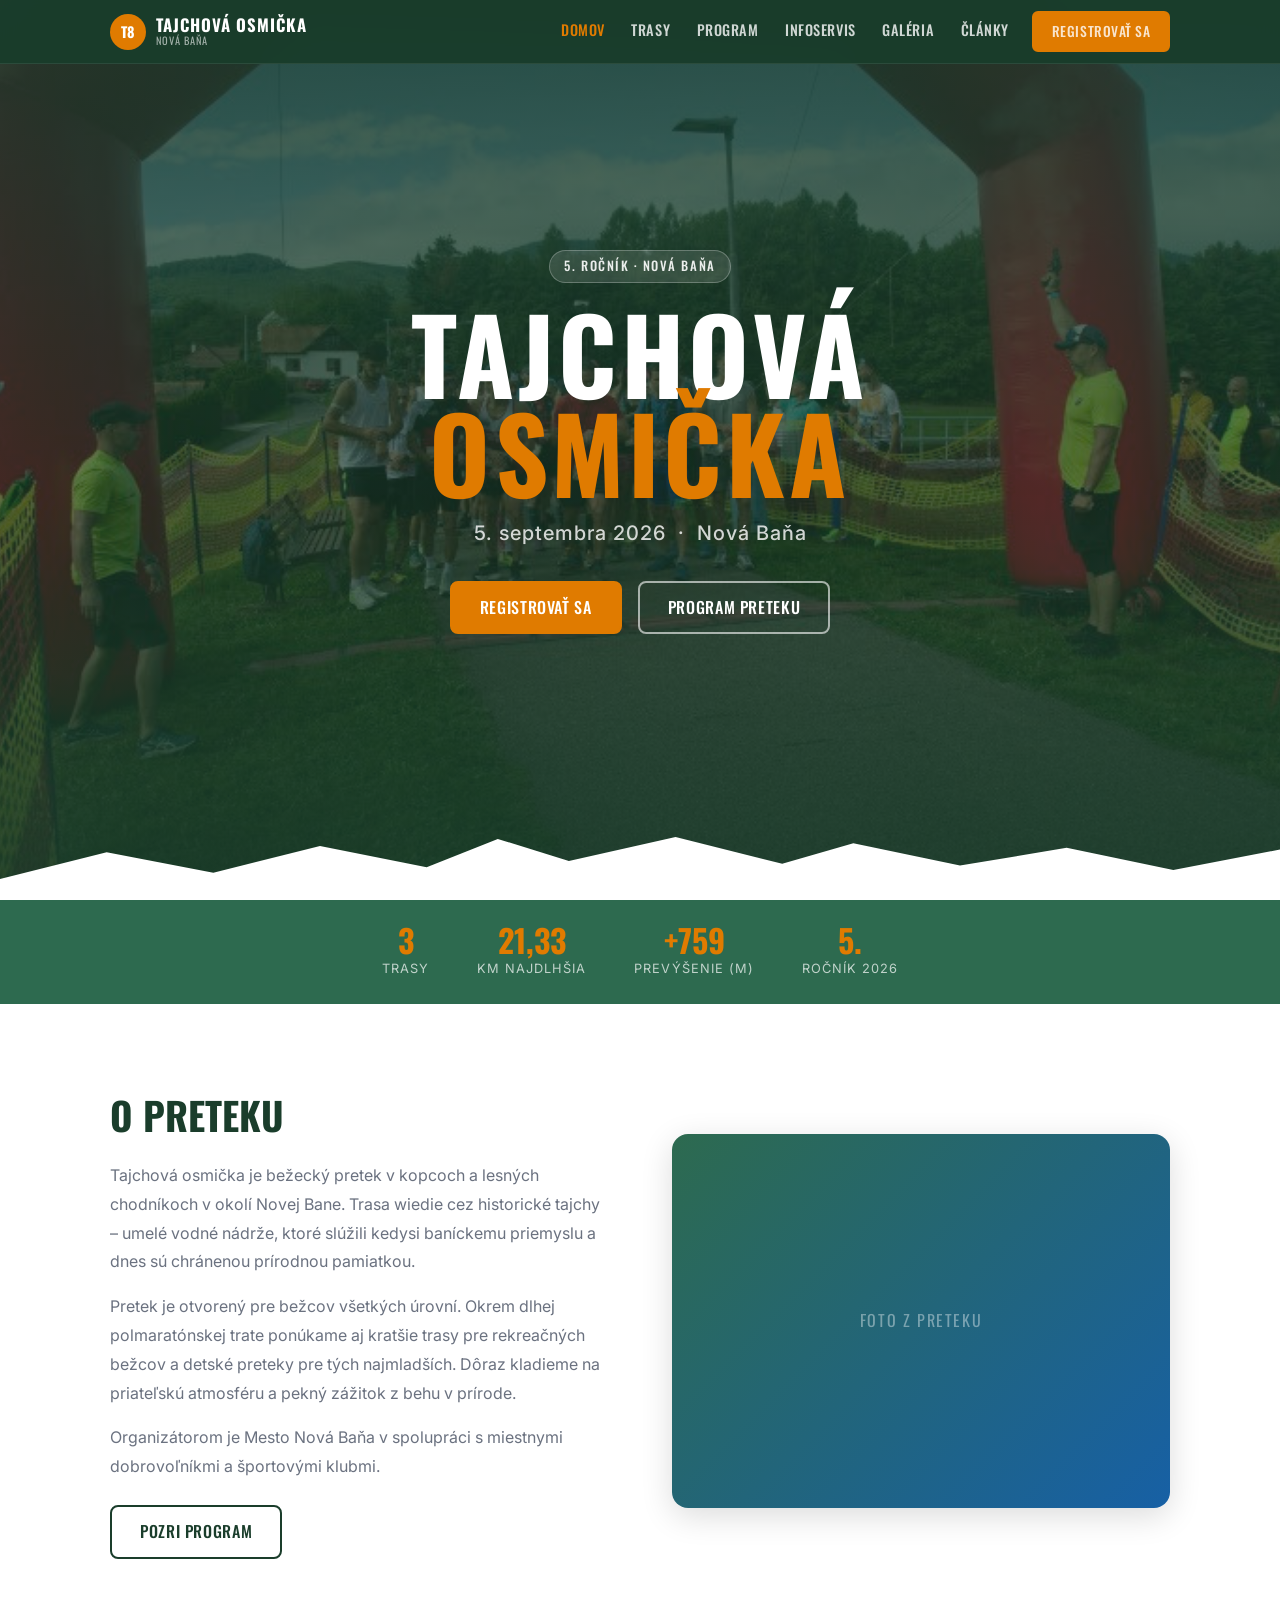
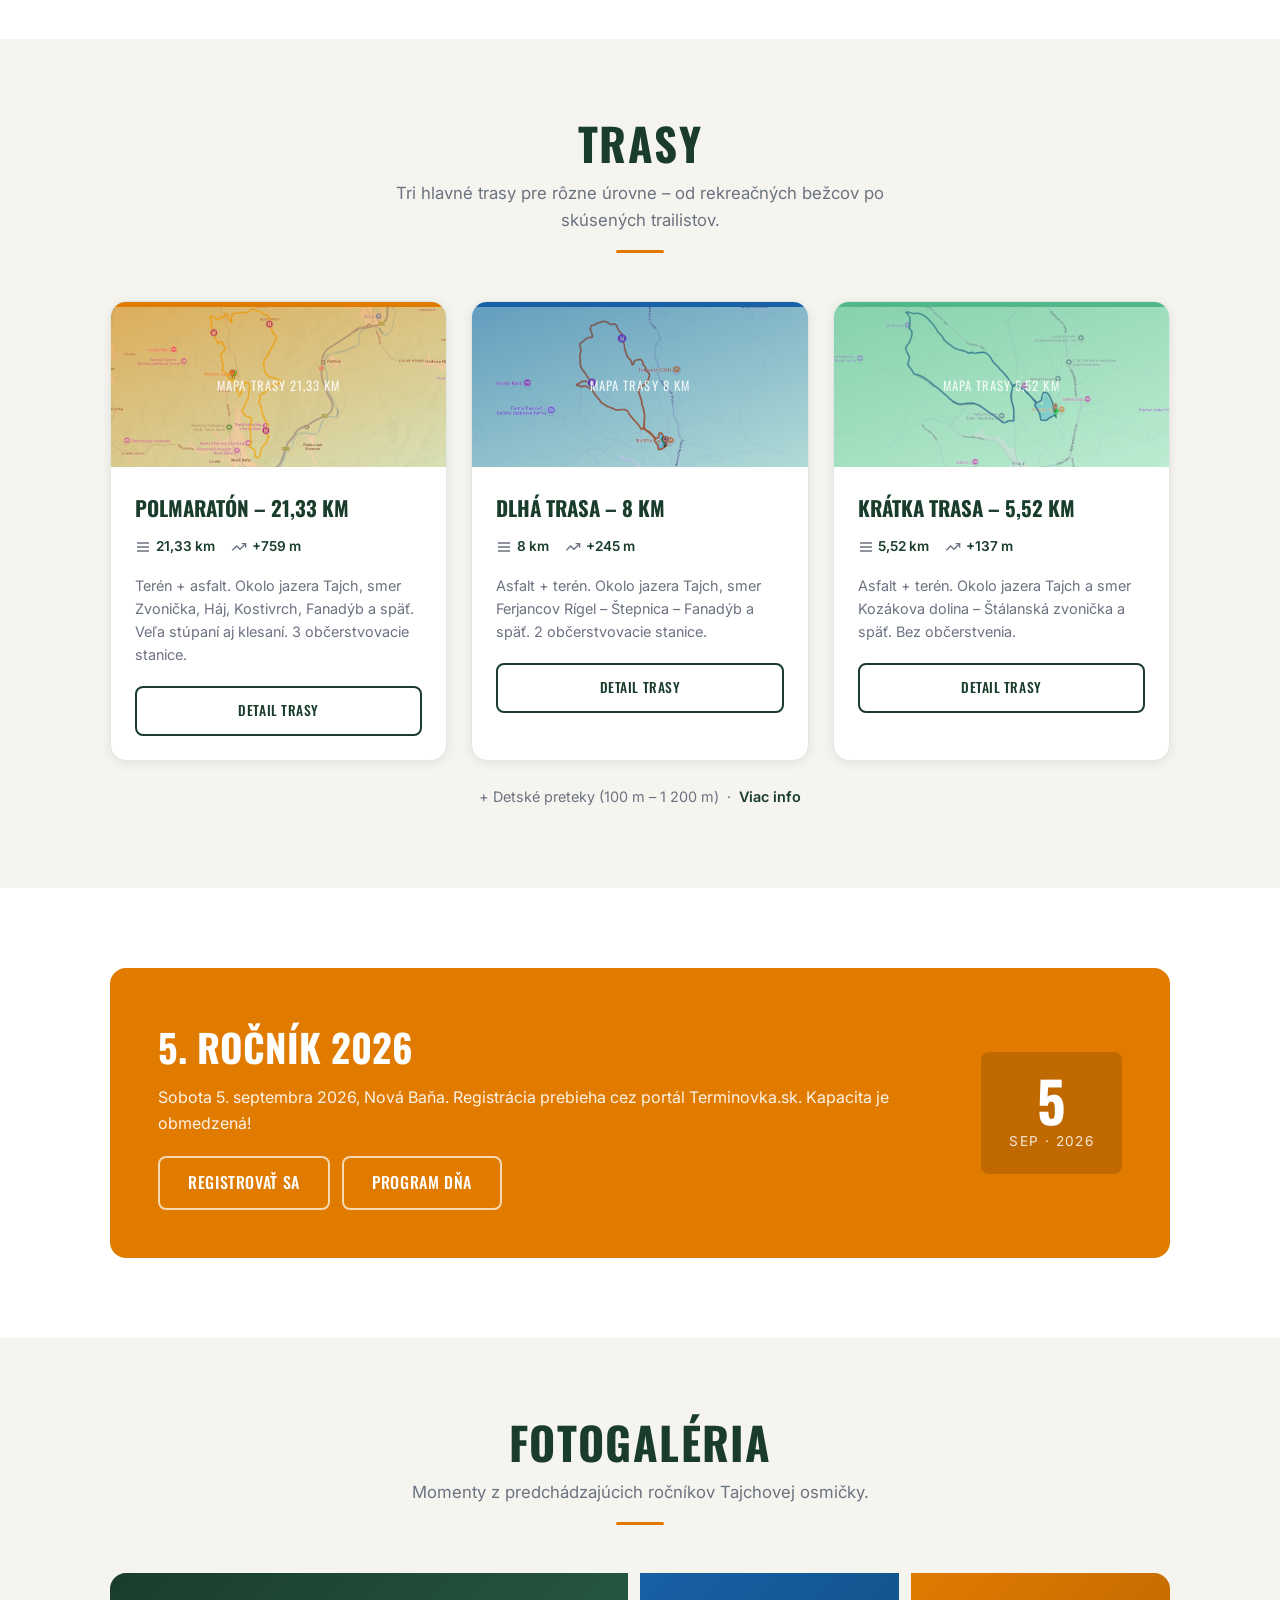
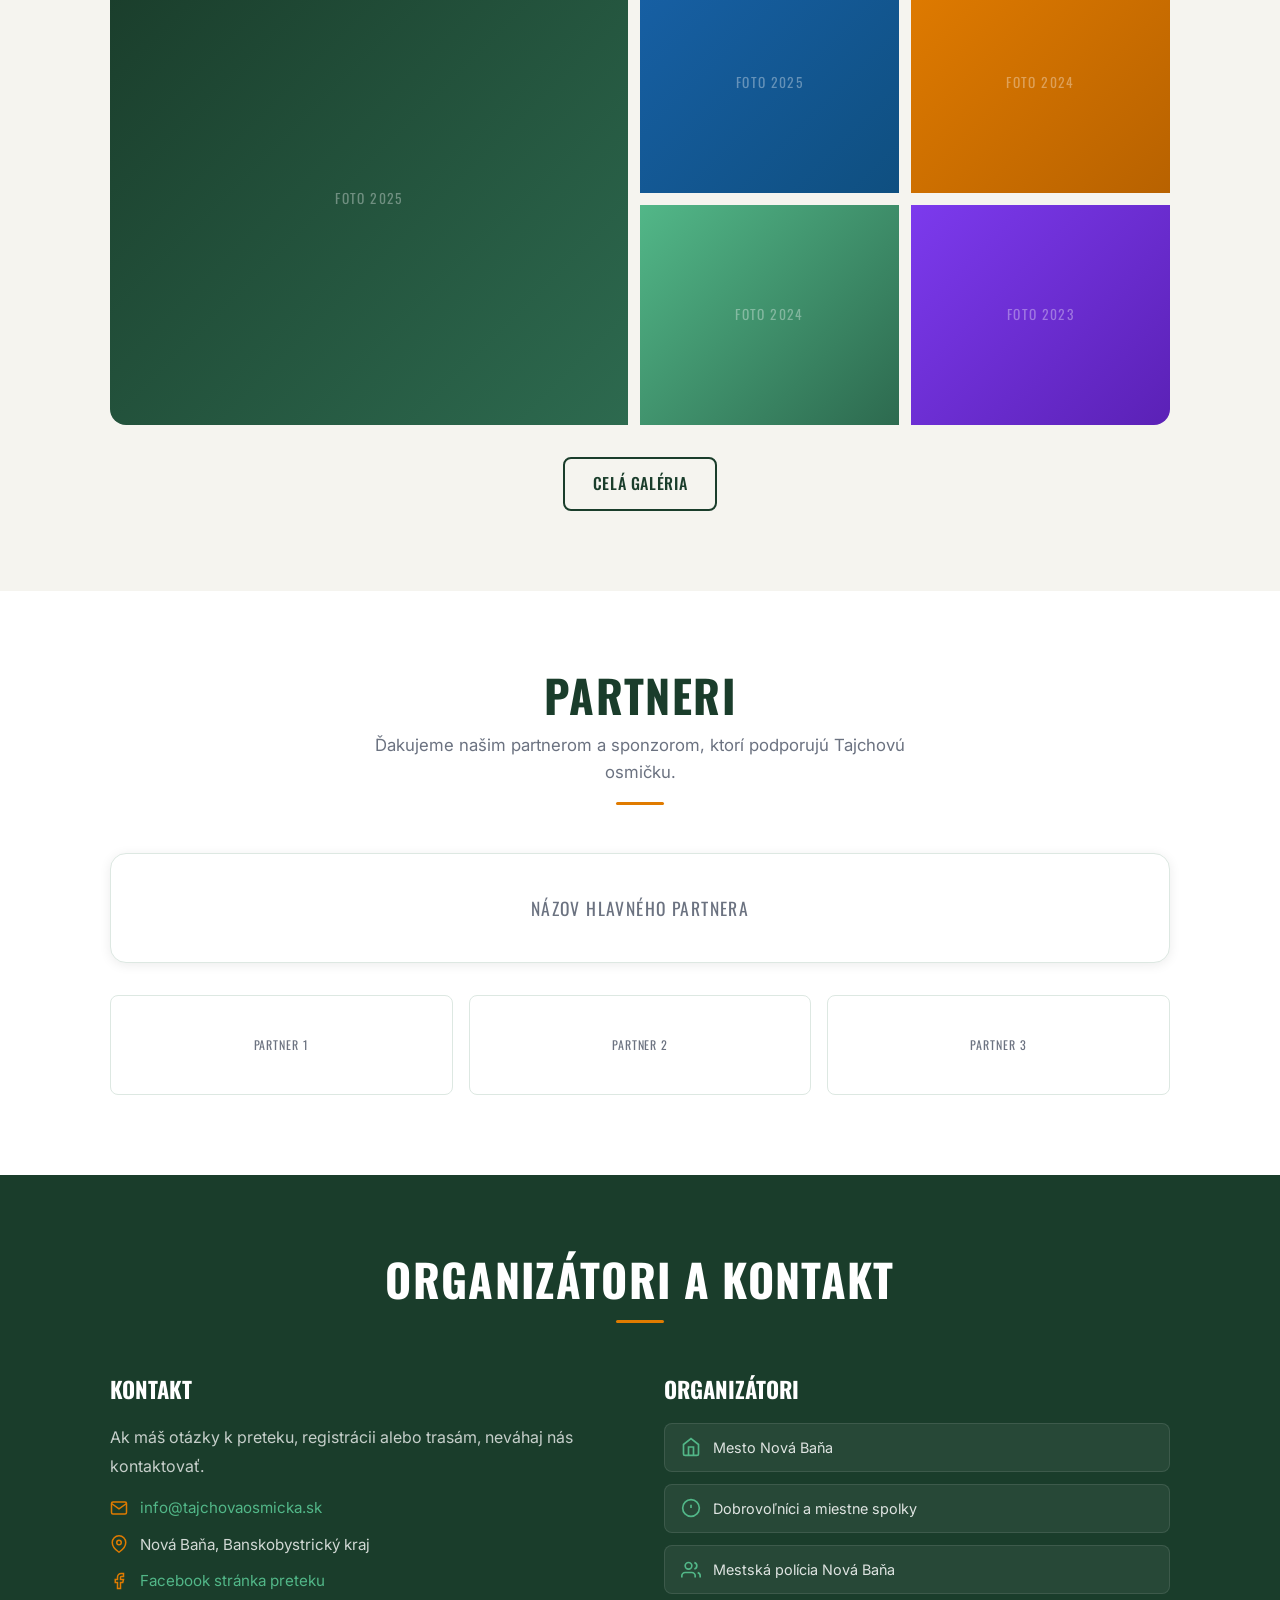
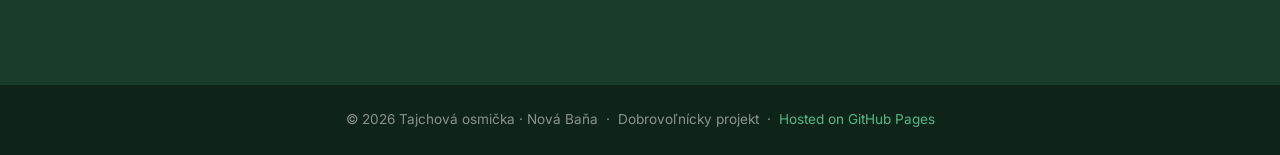
==== commit 26068170: "feat: add partners section, articles feature, and trail/hero images - Add data-driven Partners/spons" ====
--- a/index.html
+++ b/index.html
@@ -25,6 +25,7 @@
       <li><a href="program.html">Program</a></li>
       <li><a href="infoservis.html">Infoservis</a></li>
       <li><a href="galeria.html">Galéria</a></li>
+      <li><a href="clanky.html">Články</a></li>
       <li><a href="https://www.terminovka.sk" target="_blank" rel="noopener" class="btn btn-primary">Registrovať sa</a></li>
     </ul>
     <button class="nav-hamburger" id="hamburger" aria-label="Menu" aria-expanded="false">
@@ -38,6 +39,7 @@
   <a href="program.html">Program</a>
   <a href="infoservis.html">Infoservis</a>
   <a href="galeria.html">Galéria</a>
+  <a href="clanky.html">Články</a>
   <a href="https://www.terminovka.sk" target="_blank" rel="noopener" class="btn btn-primary">Registrovať sa</a>
 </div>
 
@@ -109,6 +111,9 @@
 
       <article class="trail-card" data-trail="21" data-reveal>
         <div class="trail-card-accent"></div>
+        <div class="trail-card-image" style="background-image:url('assets/images/trails/trasa-21.jpg')">
+          <span class="trail-card-image-placeholder">Mapa trasy 21,33 km</span>
+        </div>
         <div class="trail-card-body">
           <h3>Polmaratón – 21,33 km</h3>
           <div class="trail-meta">
@@ -128,6 +133,9 @@
 
       <article class="trail-card" data-trail="8" data-reveal>
         <div class="trail-card-accent"></div>
+        <div class="trail-card-image" style="background-image:url('assets/images/trails/trasa-8.jpg')">
+          <span class="trail-card-image-placeholder">Mapa trasy 8 km</span>
+        </div>
         <div class="trail-card-body">
           <h3>Dlhá trasa – 8 km</h3>
           <div class="trail-meta">
@@ -147,6 +155,9 @@
 
       <article class="trail-card" data-trail="5" data-reveal>
         <div class="trail-card-accent"></div>
+        <div class="trail-card-image" style="background-image:url('assets/images/trails/trasa-5.jpg')">
+          <span class="trail-card-image-placeholder">Mapa trasy 5,52 km</span>
+        </div>
         <div class="trail-card-body">
           <h3>Krátka trasa – 5,52 km</h3>
           <div class="trail-meta">
@@ -222,6 +233,18 @@
   </div>
 </section>
 
+<!-- ===== PARTNERI ===== -->
+<section class="section" id="partneri" aria-labelledby="partneri-heading">
+  <div class="container">
+    <div class="section-header" data-reveal>
+      <h2 id="partneri-heading">Partneri</h2>
+      <p>Ďakujeme našim partnerom a sponzorom, ktorí podporujú Tajchovú osmičku.</p>
+    </div>
+    <div id="sponsorMain" class="sponsor-main-wrap" data-reveal></div>
+    <div id="partnersGrid" class="partners-grid" data-reveal></div>
+  </div>
+</section>
+
 <!-- ===== KONTAKT ===== -->
 <section class="section section--forest" id="kontakt" aria-labelledby="contact-heading">
   <div class="container">
@@ -275,6 +298,7 @@
   </div>
 </footer>
 
+<script src="js/partners-data.js"></script>
 <script src="js/main.js"></script>
 </body>
 </html>
--- a/css/style.css
+++ b/css/style.css
@@ -405,6 +405,51 @@
 }
 .trail-card[data-trail="8"] .trail-card-accent { background: var(--t-8); }
 .trail-card[data-trail="5"] .trail-card-accent { background: var(--t-5); }
+.trail-card-image {
+  position: relative;
+  height: 160px;
+  background-size: cover;
+  background-position: center;
+  background-color: var(--c-border);
+}
+.trail-card-image::before {
+  content: '';
+  position: absolute;
+  inset: 0;
+  background: linear-gradient(160deg, rgba(224,123,0,.6), rgba(224,123,0,.2));
+}
+[data-trail="8"] .trail-card-image::before,
+[data-trail="8"] .trail-detail-image::before { background: linear-gradient(160deg, rgba(23,96,165,.6), rgba(23,96,165,.2)); }
+[data-trail="5"] .trail-card-image::before,
+[data-trail="5"] .trail-detail-image::before { background: linear-gradient(160deg, rgba(82,183,136,.6), rgba(82,183,136,.2)); }
+.trail-card-image-placeholder {
+  position: relative;
+  display: flex;
+  align-items: center;
+  justify-content: center;
+  height: 100%;
+  font-family: var(--font-h);
+  font-size: .8rem;
+  letter-spacing: .08em;
+  text-transform: uppercase;
+  color: rgba(255,255,255,.85);
+  text-align: center;
+  padding: 0 1rem;
+}
+.trail-detail-image {
+  position: relative;
+  height: 100%;
+  min-height: 180px;
+  background-size: cover;
+  background-position: center;
+  background-color: var(--c-border);
+}
+.trail-detail-image::before {
+  content: '';
+  position: absolute;
+  inset: 0;
+  background: linear-gradient(160deg, rgba(224,123,0,.6), rgba(224,123,0,.2));
+}
 .trail-card-body { padding: 1.5rem; }
 .trail-card h3 {
   font-family: var(--font-h);
@@ -514,6 +559,56 @@
   color: rgba(255,255,255,.35);
 }
 .gallery-cta { text-align: center; margin-top: 2rem; }
+
+/* === PARTNERS === */
+.sponsor-main-wrap { margin-bottom: 2rem; }
+.sponsor-main-wrap[hidden] { display: none; }
+.sponsor-main {
+  display: flex;
+  align-items: center;
+  justify-content: center;
+  background: var(--c-white);
+  border: 1px solid var(--c-border);
+  border-radius: var(--r-lg);
+  box-shadow: var(--shadow);
+  padding: 2.5rem;
+  transition: transform .2s ease, box-shadow .2s ease;
+}
+.sponsor-main:hover { transform: translateY(-2px); box-shadow: var(--shadow-md); }
+.sponsor-main img { max-height: 120px; max-width: 100%; object-fit: contain; }
+.sponsor-main-placeholder {
+  font-family: var(--font-h);
+  font-size: 1.1rem;
+  letter-spacing: .08em;
+  text-transform: uppercase;
+  color: var(--c-muted);
+}
+.partners-grid {
+  display: grid;
+  grid-template-columns: repeat(auto-fit, minmax(140px, 1fr));
+  gap: 1rem;
+}
+.partner-card {
+  display: flex;
+  align-items: center;
+  justify-content: center;
+  height: 100px;
+  padding: 1rem;
+  background: var(--c-white);
+  border: 1px solid var(--c-border);
+  border-radius: var(--r);
+  transition: transform .2s ease, box-shadow .2s ease;
+}
+.partner-card:hover { transform: translateY(-2px); box-shadow: var(--shadow-md); }
+.partner-card img { max-width: 100%; max-height: 100%; object-fit: contain; }
+.partner-card-placeholder {
+  font-family: var(--font-h);
+  font-size: .75rem;
+  letter-spacing: .08em;
+  text-transform: uppercase;
+  color: var(--c-muted);
+  text-align: center;
+}
 
 /* === CONTACT === */
 .contact-grid {
@@ -691,10 +786,11 @@
   display: grid;
   grid-template-columns: 6px 1fr;
 }
-.trail-detail-card .accent-bar { background: var(--t-21); }
+.trail-detail-card .accent-bar { background: var(--t-21); grid-row: 1 / -1; }
 .trail-detail-card[data-trail="8"] .accent-bar { background: var(--t-8); }
 .trail-detail-card[data-trail="5"] .accent-bar { background: var(--t-5); }
 .trail-detail-card[data-trail="kid"] .accent-bar { background: var(--t-kid); }
+.trail-detail-card--with-image { grid-template-columns: 6px 1fr 280px; }
 .trail-detail-body { padding: 1.75rem 2rem; }
 .trail-detail-header {
   display: flex;
@@ -1122,6 +1218,9 @@
   .program-header-box { grid-template-columns: 1fr; }
   .program-poster { min-height: 200px; }
   .gallery-masonry { columns: 2; }
+  .trail-detail-card--with-image { grid-template-columns: 6px 1fr; }
+  .trail-detail-card--with-image .trail-detail-body { order: 1; }
+  .trail-detail-card--with-image .trail-detail-image { order: 2; grid-column: 2; height: 180px; min-height: 0; }
 }
 
 @media (max-width: 600px) {
@@ -1132,6 +1231,8 @@
     grid-template-rows: 160px 160px;
   }
   .gallery-grid-home .g-item:first-child { grid-column: span 2; grid-row: span 1; }
+  .sponsor-main { padding: 1.5rem; }
+  .sponsor-main img { max-height: 80px; }
   .trail-detail-body { padding: 1.25rem; }
   .trail-detail-header { flex-direction: column; }
   .gallery-masonry { columns: 1; }
@@ -1145,3 +1246,136 @@
   box-shadow: var(--shadow-lg) !important;
 }
 .leaflet-popup-content { margin: .75rem 1rem !important; font-size: .9rem; }
+
+/* =========================================
+   ČLÁNKY (articles)
+   ========================================= */
+
+/* --- Article teaser cards (clanky.html list) --- */
+.article-cards {
+  display: grid;
+  grid-template-columns: repeat(auto-fill, minmax(280px, 1fr));
+  gap: 1.5rem;
+}
+.article-card {
+  background: var(--c-white);
+  border-radius: var(--r-lg);
+  box-shadow: var(--shadow);
+  border: 1px solid var(--c-border);
+  overflow: hidden;
+  display: flex;
+  flex-direction: column;
+  transition: transform .2s, box-shadow .2s;
+}
+.article-card:hover { transform: translateY(-4px); box-shadow: var(--shadow-lg); }
+.article-card-image {
+  position: relative;
+  height: 160px;
+  background: linear-gradient(135deg, var(--c-green), var(--c-forest));
+  background-size: cover;
+  background-position: center;
+  display: flex;
+  align-items: center;
+  justify-content: center;
+  color: rgba(255,255,255,.8);
+  font-family: var(--font-h);
+  font-size: .8rem;
+  letter-spacing: .08em;
+  text-transform: uppercase;
+}
+.article-card-body { padding: 1.5rem; display: flex; flex-direction: column; flex: 1; }
+.article-card-meta {
+  font-size: .8rem;
+  color: var(--c-muted);
+  letter-spacing: .04em;
+  text-transform: uppercase;
+  margin-bottom: .5rem;
+}
+.article-card h3 {
+  font-family: var(--font-h);
+  font-size: 1.2rem;
+  font-weight: 700;
+  text-transform: uppercase;
+  color: var(--c-forest);
+  margin-bottom: .6rem;
+  line-height: 1.2;
+}
+.article-card p { font-size: .9rem; color: var(--c-muted); line-height: 1.6; margin-bottom: 1.25rem; flex: 1; }
+.article-card a.btn { width: 100%; justify-content: center; font-size: .85rem; margin-top: auto; }
+
+/* --- Article page --- */
+.article-meta-row {
+  display: flex;
+  align-items: center;
+  justify-content: center;
+  gap: .75rem;
+  flex-wrap: wrap;
+  margin-top: 1rem;
+  color: rgba(255,255,255,.7);
+  font-size: .9rem;
+}
+.article-container { max-width: 720px; margin: 0 auto; }
+.article-image-placeholder {
+  aspect-ratio: 16 / 9;
+  border-radius: var(--r-lg);
+  background: linear-gradient(135deg, var(--c-green), var(--c-forest));
+  display: flex;
+  align-items: center;
+  justify-content: center;
+  color: rgba(255,255,255,.8);
+  font-family: var(--font-h);
+  font-size: .9rem;
+  letter-spacing: .08em;
+  text-transform: uppercase;
+  text-align: center;
+  padding: 0 1rem;
+  margin-bottom: 2rem;
+}
+.article-image-placeholder--inline { aspect-ratio: 3 / 2; margin: 2rem 0; }
+.article-lead {
+  font-size: 1.15rem;
+  color: var(--c-text);
+  line-height: 1.7;
+  margin-bottom: 1.5rem;
+  font-weight: 500;
+}
+.article-body h2 {
+  font-family: var(--font-h);
+  font-size: 1.5rem;
+  font-weight: 700;
+  text-transform: uppercase;
+  letter-spacing: .02em;
+  color: var(--c-forest);
+  margin: 2rem 0 1rem;
+}
+.article-body h3 {
+  font-family: var(--font-h);
+  font-size: 1.15rem;
+  font-weight: 700;
+  color: var(--c-forest);
+  margin: 1.5rem 0 .75rem;
+}
+.article-body p { color: var(--c-text); line-height: 1.8; margin-bottom: 1.25rem; }
+.article-body ul { margin: 0 0 1.25rem 1.25rem; list-style: disc; }
+.article-body li { color: var(--c-text); line-height: 1.7; margin-bottom: .5rem; }
+.article-body blockquote {
+  border-left: 3px solid var(--c-orange);
+  padding-left: 1.25rem;
+  margin: 1.75rem 0;
+  font-style: italic;
+  font-size: 1.1rem;
+  color: var(--c-forest);
+}
+.article-credit {
+  margin-top: 2rem;
+  padding-top: 1.5rem;
+  border-top: 1px solid var(--c-border);
+  font-size: .85rem;
+  color: var(--c-muted);
+  line-height: 1.6;
+}
+.article-back { margin-top: 2.5rem; text-align: center; }
+
+@media (max-width: 600px) {
+  .article-cards { grid-template-columns: 1fr; }
+}
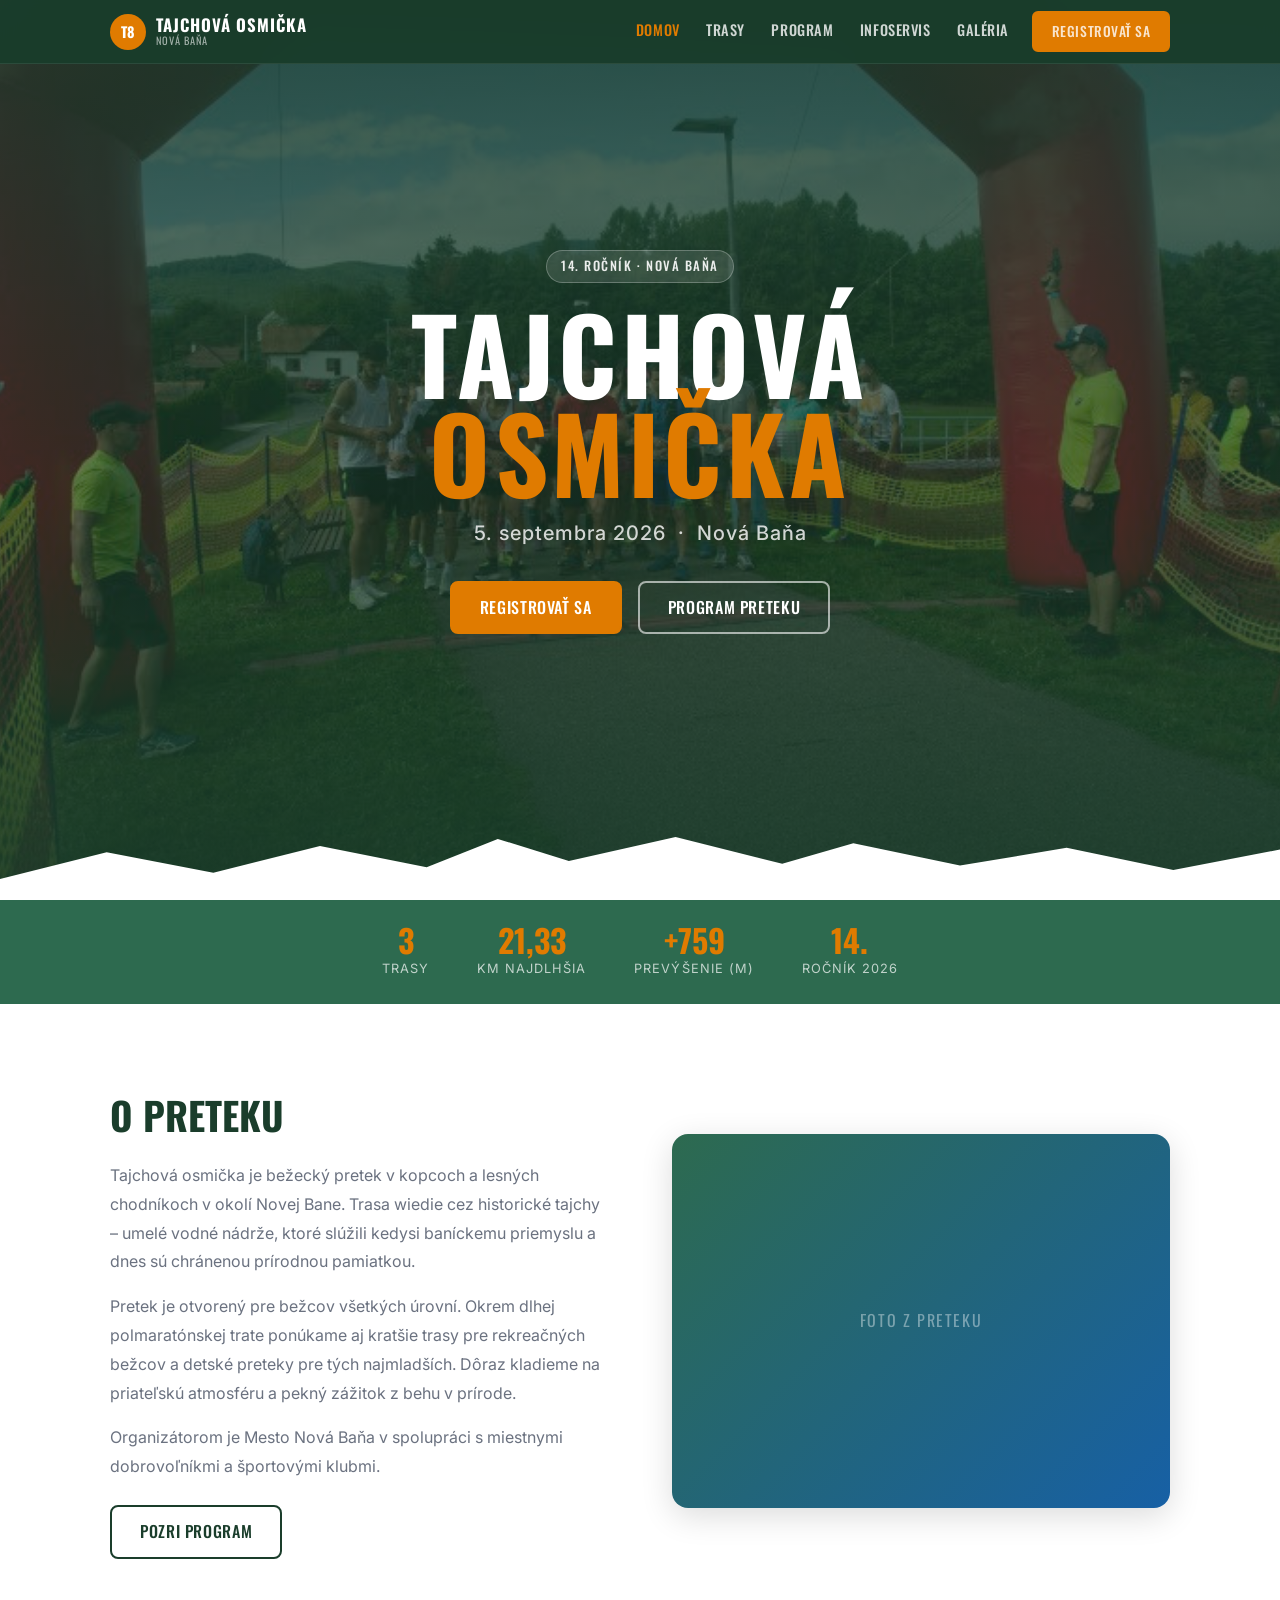
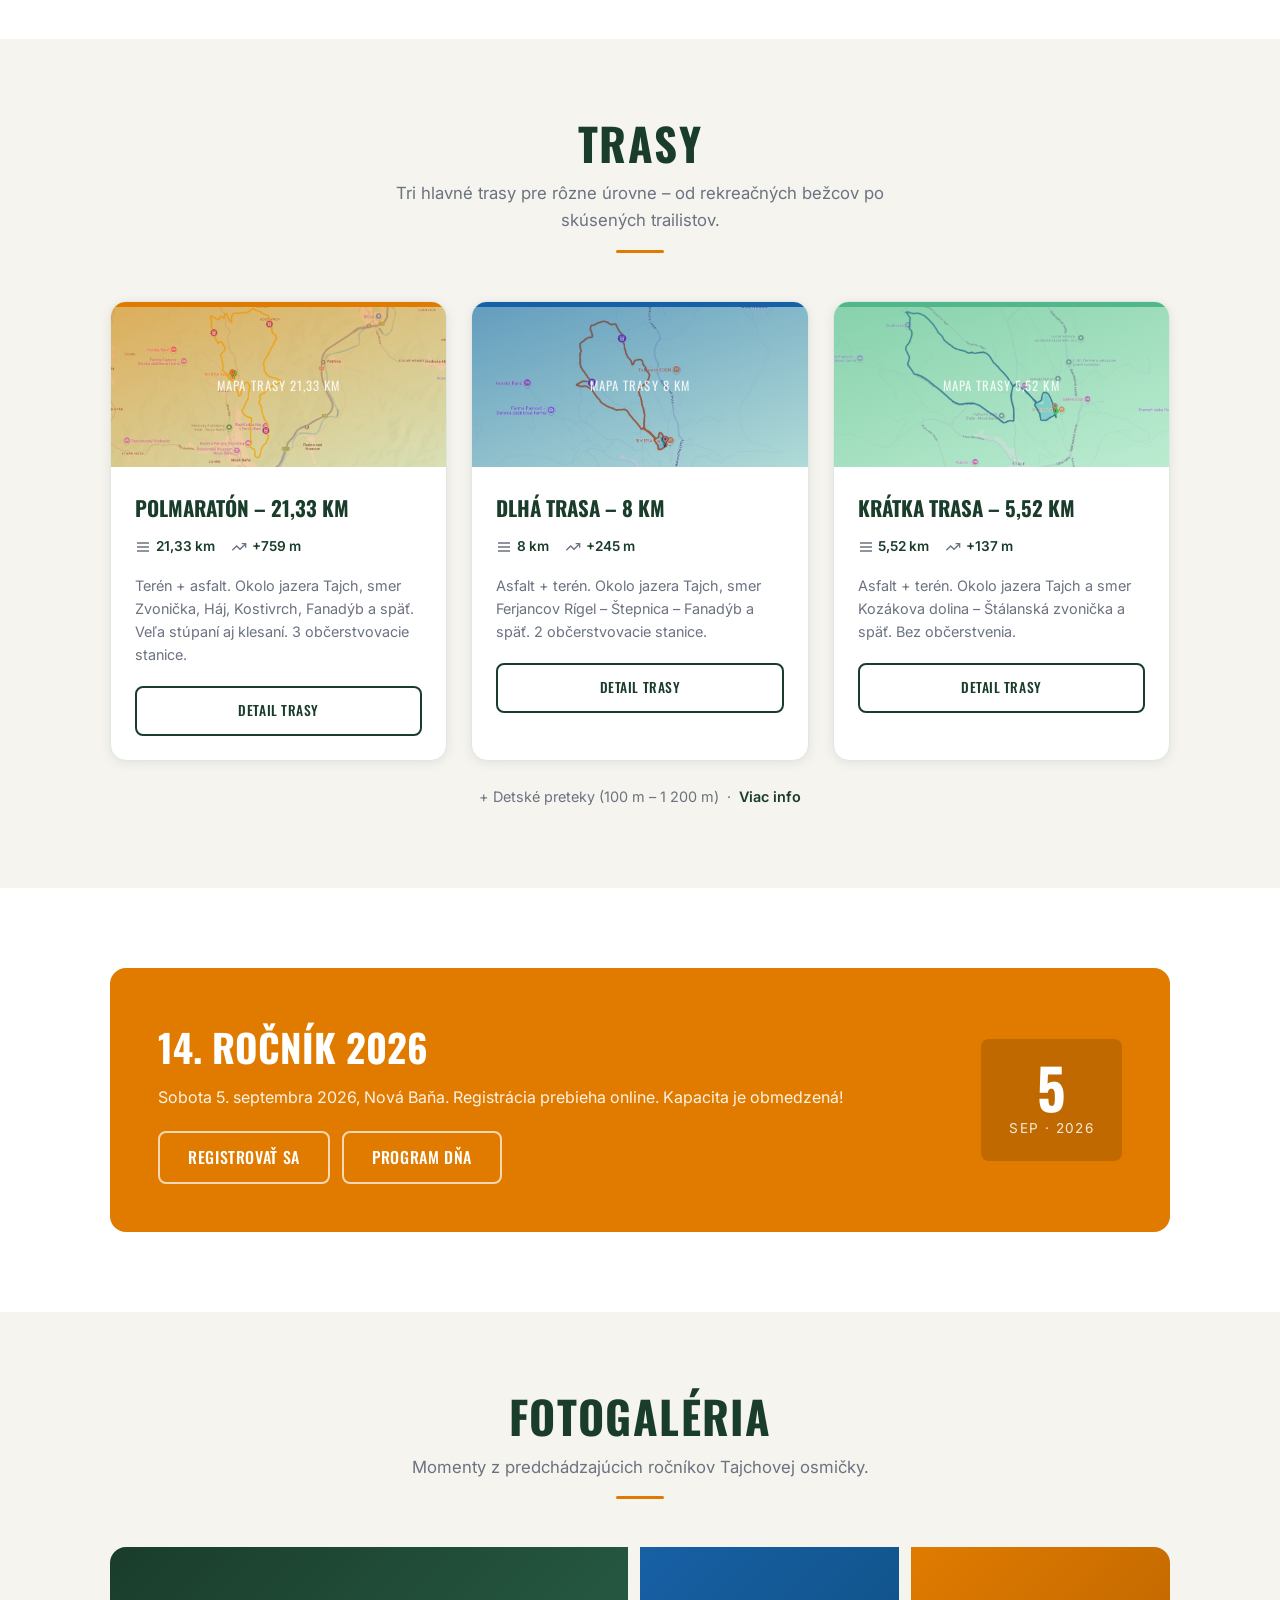
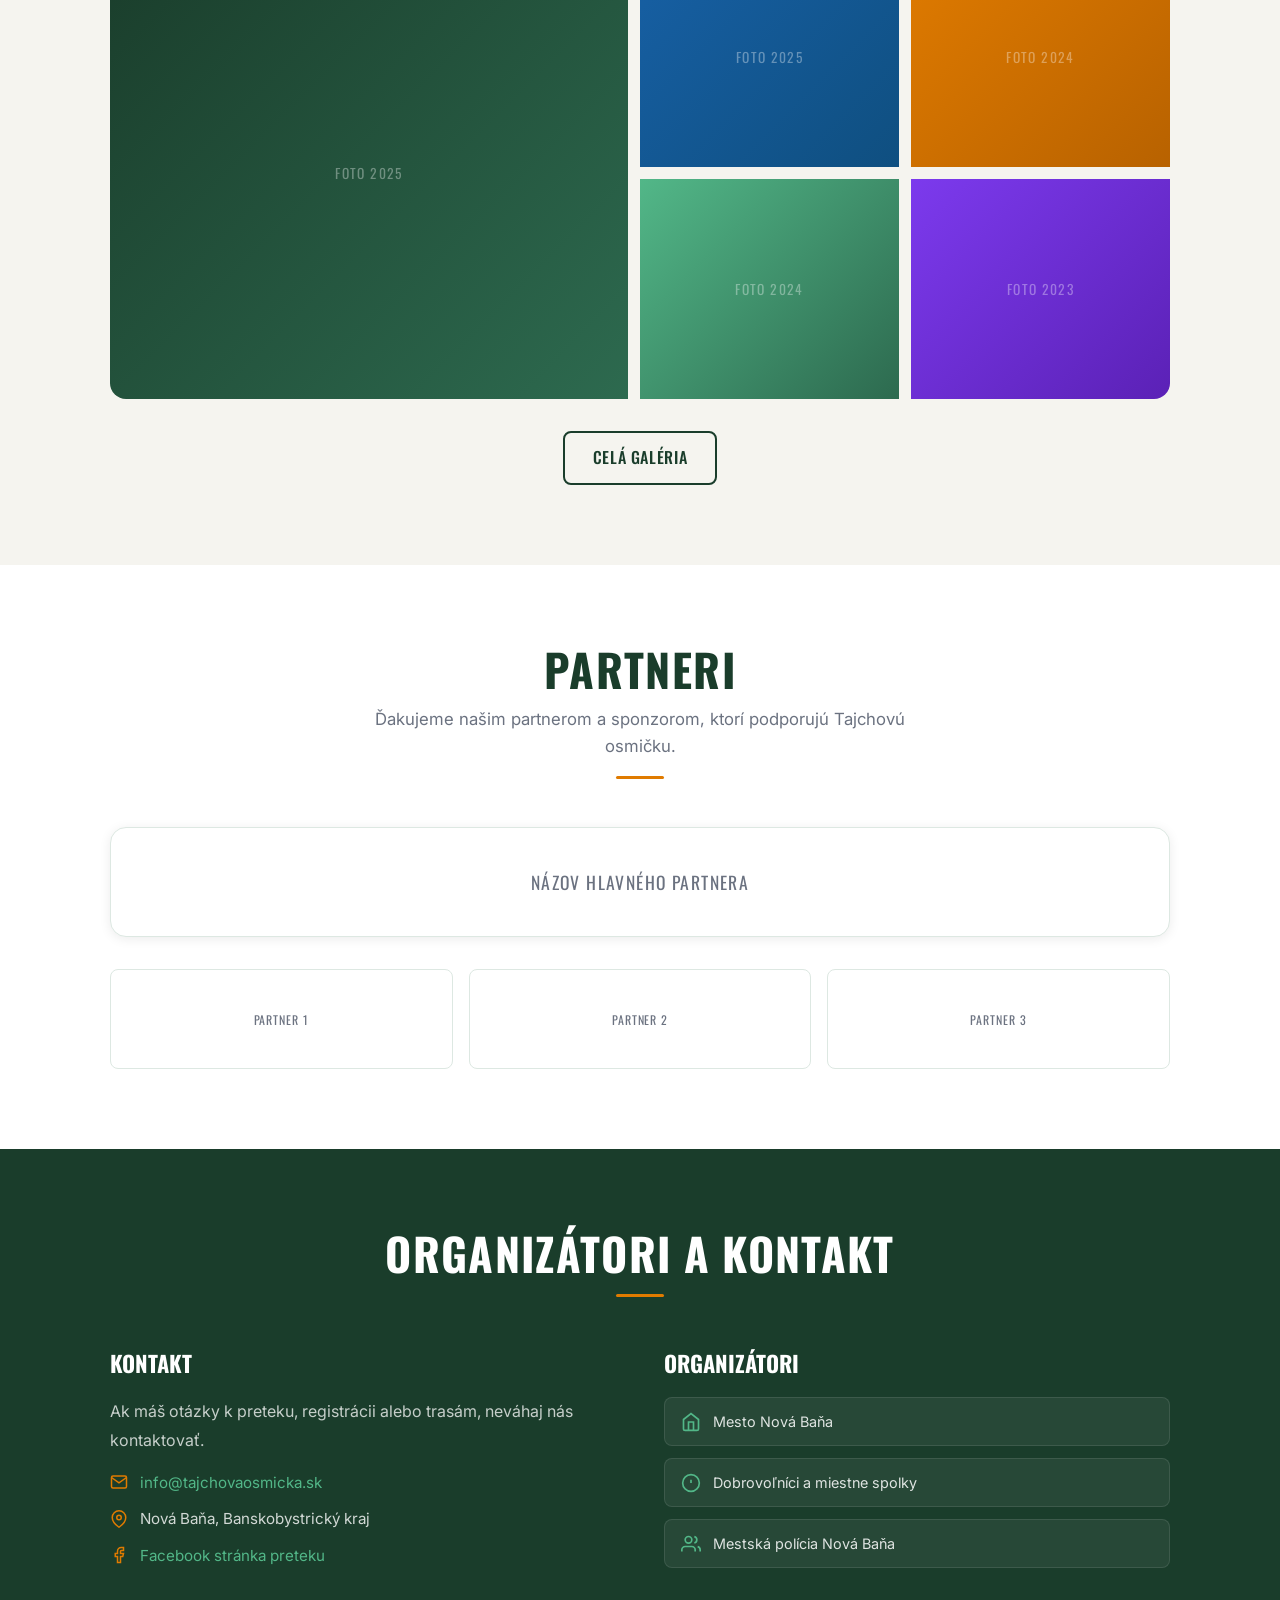
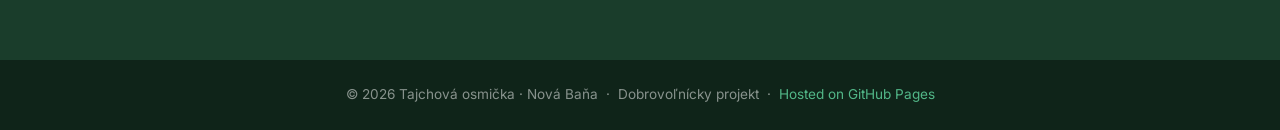
==== commit dd9295cb: "feat: centralize yearly site config, trim Infoservis, remove Clanky nav item - Add js/site-config.js" ====
--- a/index.html
+++ b/index.html
@@ -25,8 +25,7 @@
       <li><a href="program.html">Program</a></li>
       <li><a href="infoservis.html">Infoservis</a></li>
       <li><a href="galeria.html">Galéria</a></li>
-      <li><a href="clanky.html">Články</a></li>
-      <li><a href="https://www.terminovka.sk" target="_blank" rel="noopener" class="btn btn-primary">Registrovať sa</a></li>
+      <li><a href="https://www.terminovka.sk" data-config-href="registration-url" target="_blank" rel="noopener" class="btn btn-primary">Registrovať sa</a></li>
     </ul>
     <button class="nav-hamburger" id="hamburger" aria-label="Menu" aria-expanded="false">
       <span></span><span></span><span></span>
@@ -39,17 +38,16 @@
   <a href="program.html">Program</a>
   <a href="infoservis.html">Infoservis</a>
   <a href="galeria.html">Galéria</a>
-  <a href="clanky.html">Články</a>
-  <a href="https://www.terminovka.sk" target="_blank" rel="noopener" class="btn btn-primary">Registrovať sa</a>
+  <a href="https://www.terminovka.sk" data-config-href="registration-url" target="_blank" rel="noopener" class="btn btn-primary">Registrovať sa</a>
 </div>
 
 <!-- ===== HERO ===== -->
 <header class="hero" role="banner">
-  <div class="hero-badge">5. ročník · Nová Baňa</div>
+  <div class="hero-badge"><span data-config="edition">14</span>. ročník · Nová Baňa</div>
   <h1>Tajchová<em>osmička</em></h1>
-  <p class="hero-subtitle">5. septembra 2026 &nbsp;·&nbsp; Nová Baňa</p>
+  <p class="hero-subtitle"><span data-config="race-date">5. septembra 2026</span> &nbsp;·&nbsp; Nová Baňa</p>
   <div class="hero-cta">
-    <a href="https://www.terminovka.sk" target="_blank" rel="noopener" class="btn btn-primary">Registrovať sa</a>
+    <a href="https://www.terminovka.sk" data-config-href="registration-url" target="_blank" rel="noopener" class="btn btn-primary">Registrovať sa</a>
     <a href="program.html" class="btn btn-outline">Program preteku</a>
   </div>
   <div class="hero-mountains" aria-hidden="true">
@@ -75,8 +73,8 @@
       <div class="stat-label">Prevýšenie (m)</div>
     </div>
     <div class="stat">
-      <div class="stat-value">5.</div>
-      <div class="stat-label">Ročník 2026</div>
+      <div class="stat-value"><span data-config="edition">14</span>.</div>
+      <div class="stat-label">Ročník <span data-config="year">2026</span></div>
     </div>
   </div>
 </div>
@@ -187,16 +185,16 @@
   <div class="container">
     <div class="upcoming-box" data-reveal>
       <div>
-        <h2 id="upcoming-heading">5. ročník 2026</h2>
-        <p>Sobota 5. septembra 2026, Nová Baňa. Registrácia prebieha cez portál Terminovka.sk. Kapacita je obmedzená!</p>
+        <h2 id="upcoming-heading"><span data-config="edition">14</span>. ročník <span data-config="year">2026</span></h2>
+        <p>Sobota <span data-config="race-date">5. septembra 2026</span>, Nová Baňa. Registrácia prebieha online. Kapacita je obmedzená!</p>
         <div style="display:flex;gap:.75rem;flex-wrap:wrap;">
-          <a href="https://www.terminovka.sk" target="_blank" rel="noopener" class="btn btn-outline">Registrovať sa</a>
+          <a href="https://www.terminovka.sk" data-config-href="registration-url" target="_blank" rel="noopener" class="btn btn-outline">Registrovať sa</a>
           <a href="program.html" class="btn btn-outline">Program dňa</a>
         </div>
       </div>
       <div class="upcoming-date" aria-hidden="true">
-        <span class="day">5</span>
-        <span class="month-year">Sep · 2026</span>
+        <span class="day" data-config="race-day">5</span>
+        <span class="month-year"><span data-config="race-month-abbr">Sep</span> · <span data-config="year">2026</span></span>
       </div>
     </div>
   </div>
@@ -299,6 +297,7 @@
 </footer>
 
 <script src="js/partners-data.js"></script>
+<script src="js/site-config.js"></script>
 <script src="js/main.js"></script>
 </body>
 </html>
--- a/css/style.css
+++ b/css/style.css
@@ -1379,3 +1379,183 @@
 @media (max-width: 600px) {
   .article-cards { grid-template-columns: 1fr; }
 }
+
+/* =========================================
+   PRICING & CATEGORIES (Program Page)
+   ========================================= */
+.pricing-grid {
+  display: grid;
+  grid-template-columns: repeat(auto-fit, minmax(280px, 1fr));
+  gap: 1.5rem;
+  margin-top: 2rem;
+}
+.pricing-card {
+  background: var(--c-white);
+  border: 1px solid var(--c-border);
+  border-radius: var(--r-lg);
+  padding: 2.25rem 2rem;
+  text-align: center;
+  box-shadow: var(--shadow);
+  display: flex;
+  flex-direction: column;
+  position: relative;
+  transition: transform .2s ease, box-shadow .2s ease;
+}
+.pricing-card:hover {
+  transform: translateY(-4px);
+  box-shadow: var(--shadow-lg);
+}
+.pricing-card--highlighted {
+  border: 2px solid var(--c-orange);
+}
+.pricing-card-badge {
+  position: absolute;
+  top: -12px;
+  left: 50%;
+  transform: translateX(-50%);
+  background: var(--c-orange);
+  color: var(--c-white);
+  padding: .25rem .75rem;
+  border-radius: 100px;
+  font-family: var(--font-h);
+  font-size: .75rem;
+  font-weight: 700;
+  text-transform: uppercase;
+  letter-spacing: .06em;
+}
+.pricing-card h3 {
+  font-family: var(--font-h);
+  font-size: 1.4rem;
+  font-weight: 700;
+  text-transform: uppercase;
+  color: var(--c-forest);
+  margin-bottom: .5rem;
+}
+.pricing-card .price {
+  font-family: var(--font-h);
+  font-size: 2.5rem;
+  font-weight: 700;
+  color: var(--c-orange);
+  margin: 1rem 0;
+}
+.pricing-card .price span {
+  font-size: 1rem;
+  font-weight: 400;
+  color: var(--c-muted);
+}
+.pricing-card .period {
+  font-size: .85rem;
+  color: var(--c-muted);
+  margin-bottom: 1.5rem;
+  font-weight: 500;
+}
+.pricing-card-details {
+  list-style: none;
+  padding: 0;
+  margin: 0 0 1.5rem 0;
+  text-align: left;
+  font-size: .9rem;
+  color: var(--c-text);
+  line-height: 1.8;
+}
+.pricing-card-details li {
+  margin-bottom: .5rem;
+  display: flex;
+  align-items: flex-start;
+  gap: .5rem;
+}
+.pricing-card-details svg {
+  width: 16px;
+  height: 16px;
+  color: var(--c-green);
+  flex-shrink: 0;
+  margin-top: .2rem;
+}
+
+/* Category tables & tables responsiveness */
+.table-wrapper {
+  overflow-x: auto;
+  border-radius: var(--r-lg);
+  border: 1px solid var(--c-border);
+  box-shadow: var(--shadow);
+  margin-top: 1.5rem;
+  background: var(--c-white);
+}
+.propozicie-table {
+  width: 100%;
+  border-collapse: collapse;
+  font-size: .9rem;
+  text-align: left;
+}
+.propozicie-table th {
+  padding: .9rem 1.25rem;
+  background: var(--c-forest);
+  color: var(--c-white);
+  font-family: var(--font-h);
+  font-weight: 500;
+  letter-spacing: .04em;
+  text-transform: uppercase;
+  font-size: .8rem;
+  border-bottom: 2px solid var(--c-border);
+}
+.propozicie-table td {
+  padding: .9rem 1.25rem;
+  border-bottom: 1px solid var(--c-border);
+  color: var(--c-text);
+  vertical-align: middle;
+}
+.propozicie-table tr:last-child td {
+  border-bottom: none;
+}
+.propozicie-table tr:hover td {
+  background: var(--c-cream);
+}
+.cat-badge {
+  display: inline-block;
+  background: var(--c-cream);
+  color: var(--c-forest);
+  border: 1px solid var(--c-border);
+  padding: .15rem .45rem;
+  border-radius: 4px;
+  font-family: var(--font-h);
+  font-size: .8rem;
+  font-weight: 700;
+}
+
+/* Prizes box */
+.prize-box {
+  background: var(--c-white);
+  border: 1px solid var(--c-border);
+  border-radius: var(--r-lg);
+  box-shadow: var(--shadow);
+  padding: 2.5rem;
+  margin-top: 2rem;
+}
+.prize-cash-list {
+  display: grid;
+  grid-template-columns: repeat(auto-fit, minmax(180px, 1fr));
+  gap: 1rem;
+  margin-top: 1.5rem;
+}
+.prize-cash-item {
+  background: var(--c-cream);
+  border-radius: var(--r);
+  padding: 1.25rem 1rem;
+  text-align: center;
+  border: 1px solid var(--c-border);
+}
+.prize-cash-item .place {
+  font-family: var(--font-h);
+  font-size: .9rem;
+  font-weight: 700;
+  color: var(--c-muted);
+  text-transform: uppercase;
+  margin-bottom: .25rem;
+}
+.prize-cash-item .amount {
+  font-family: var(--font-h);
+  font-size: 1.8rem;
+  font-weight: 700;
+  color: var(--c-orange);
+}
+
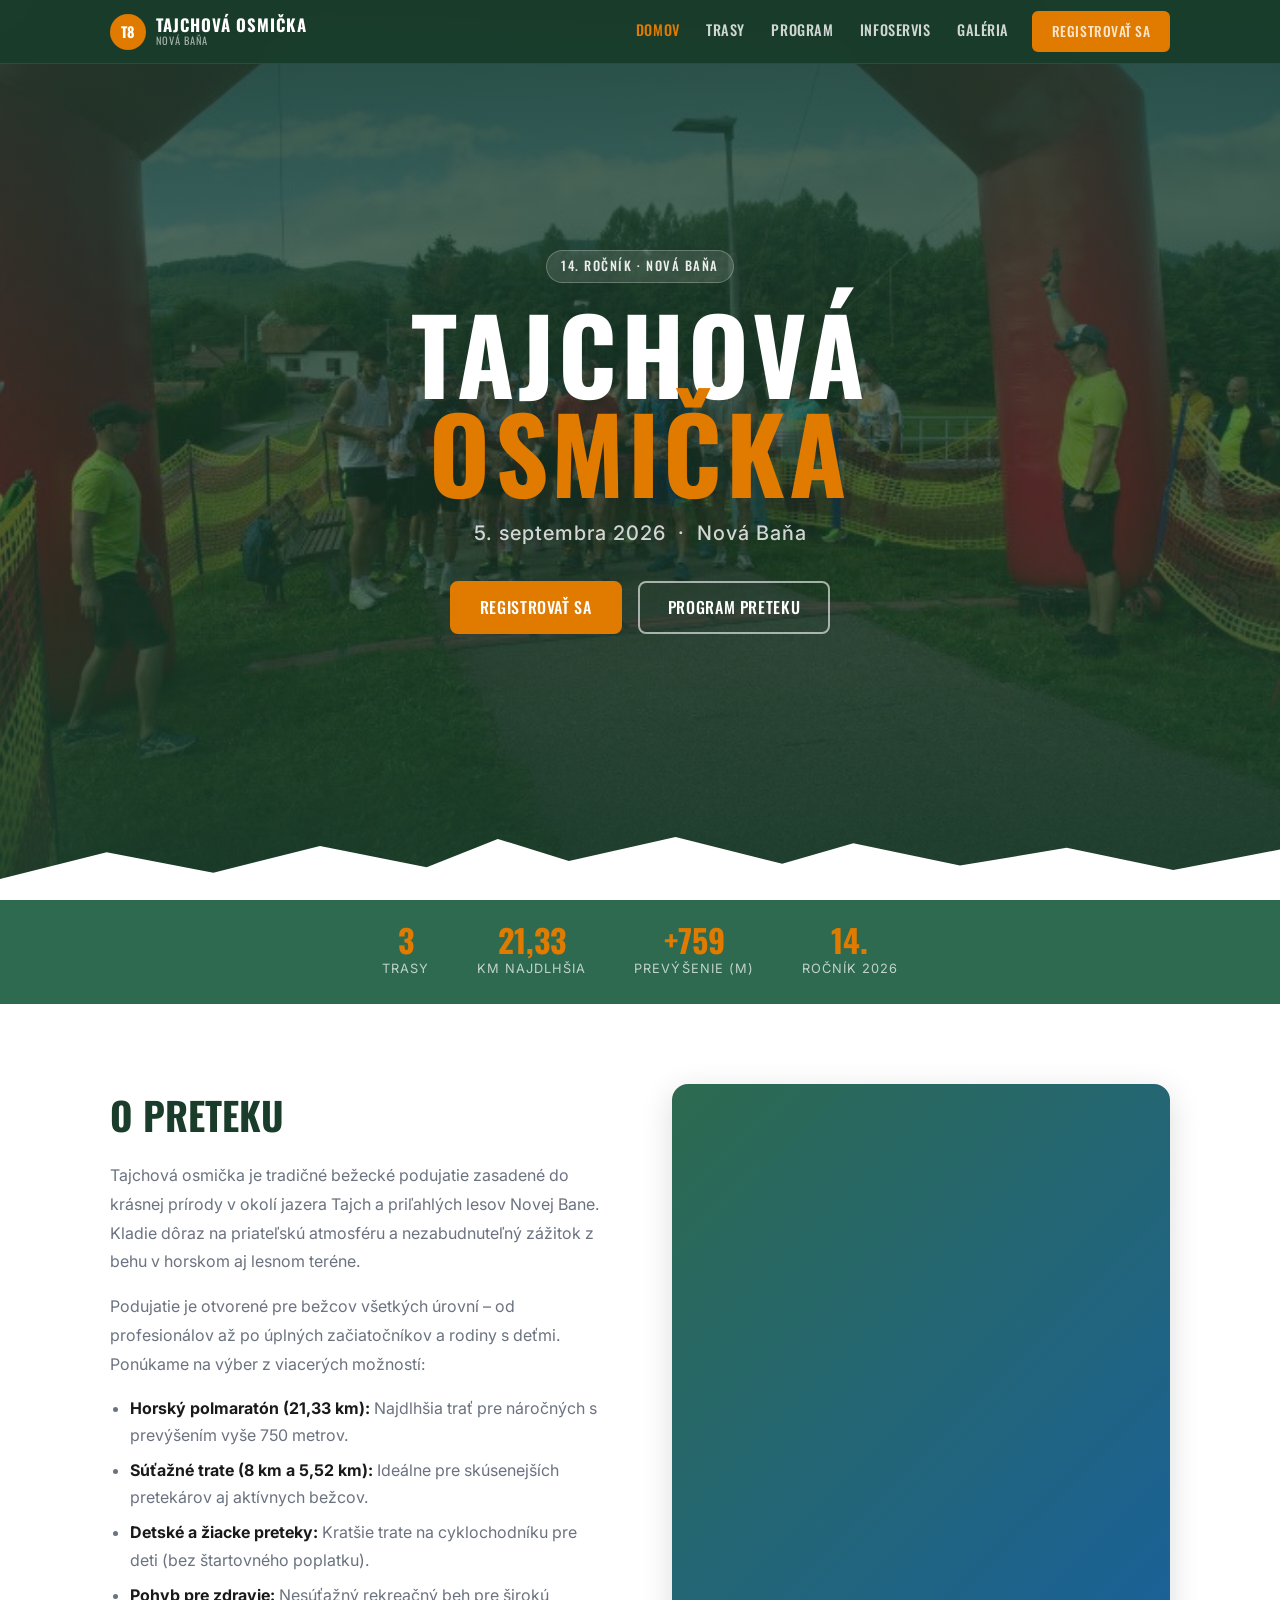
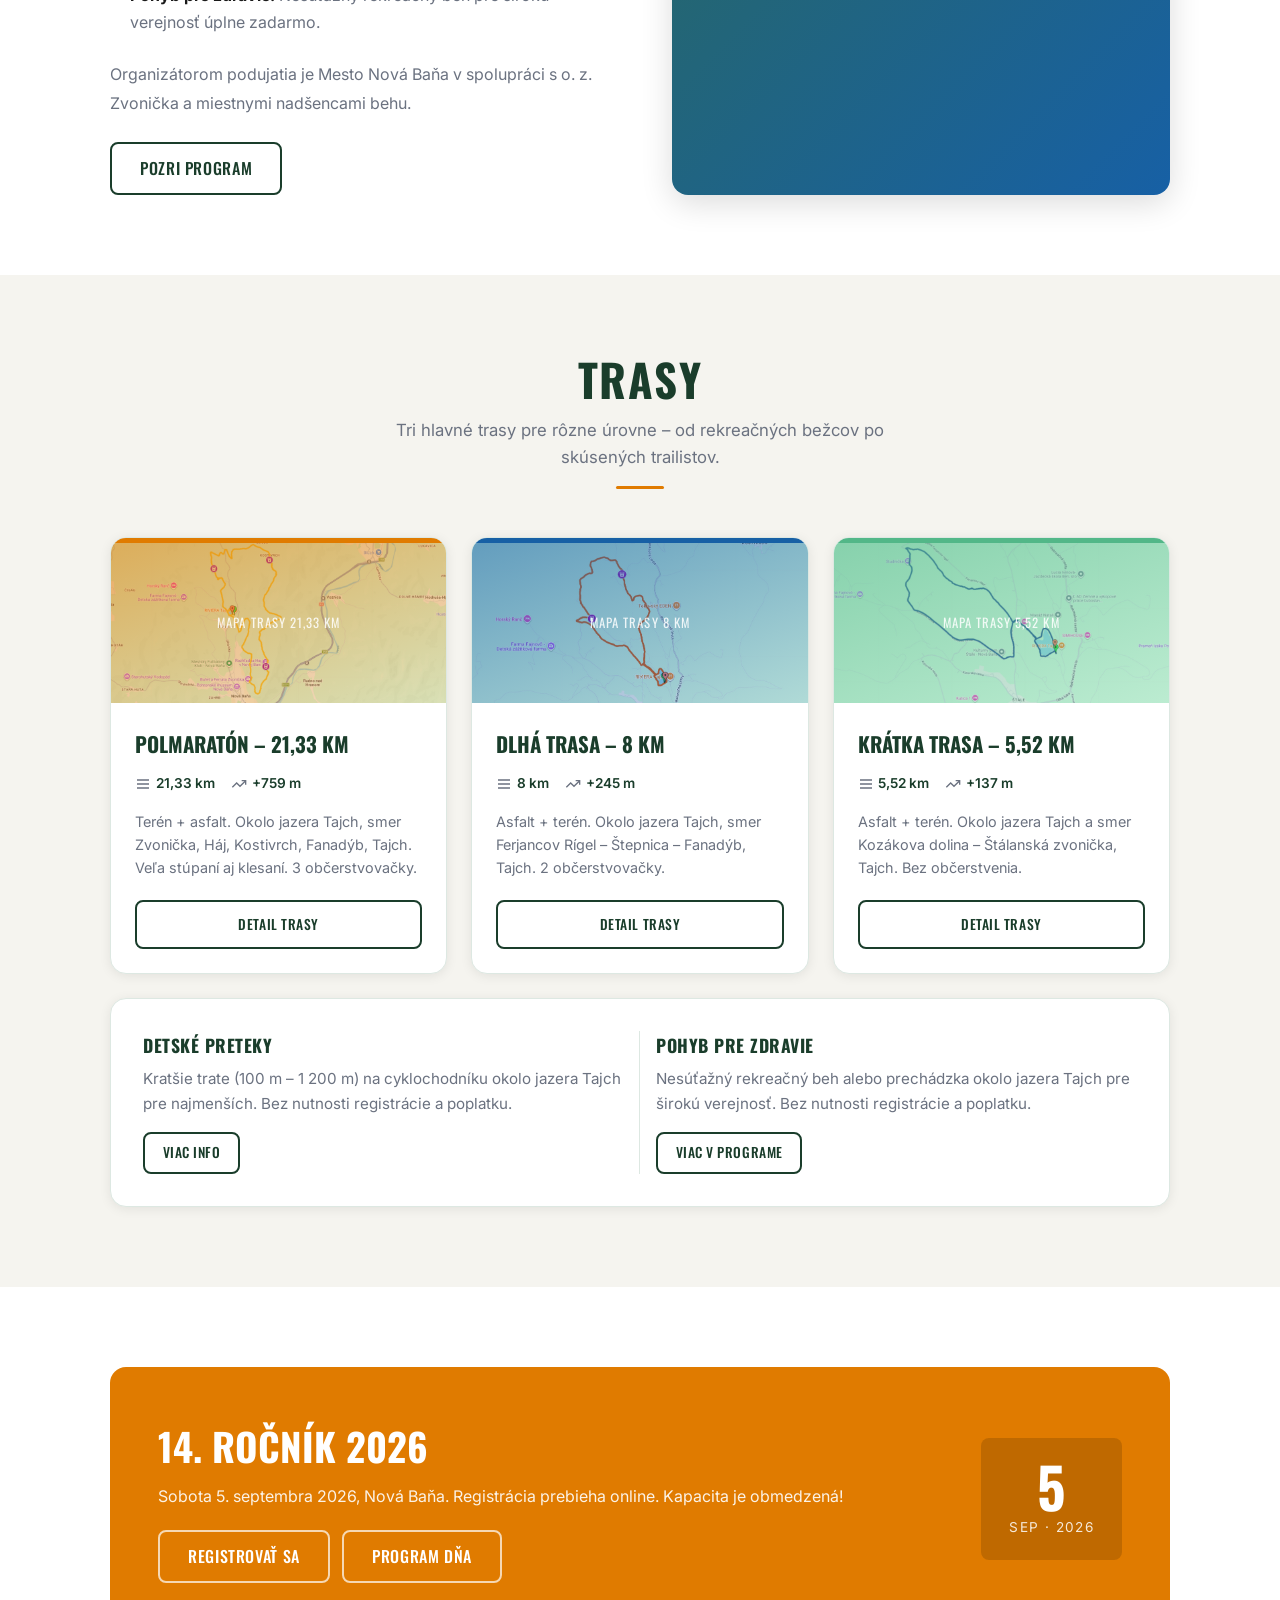
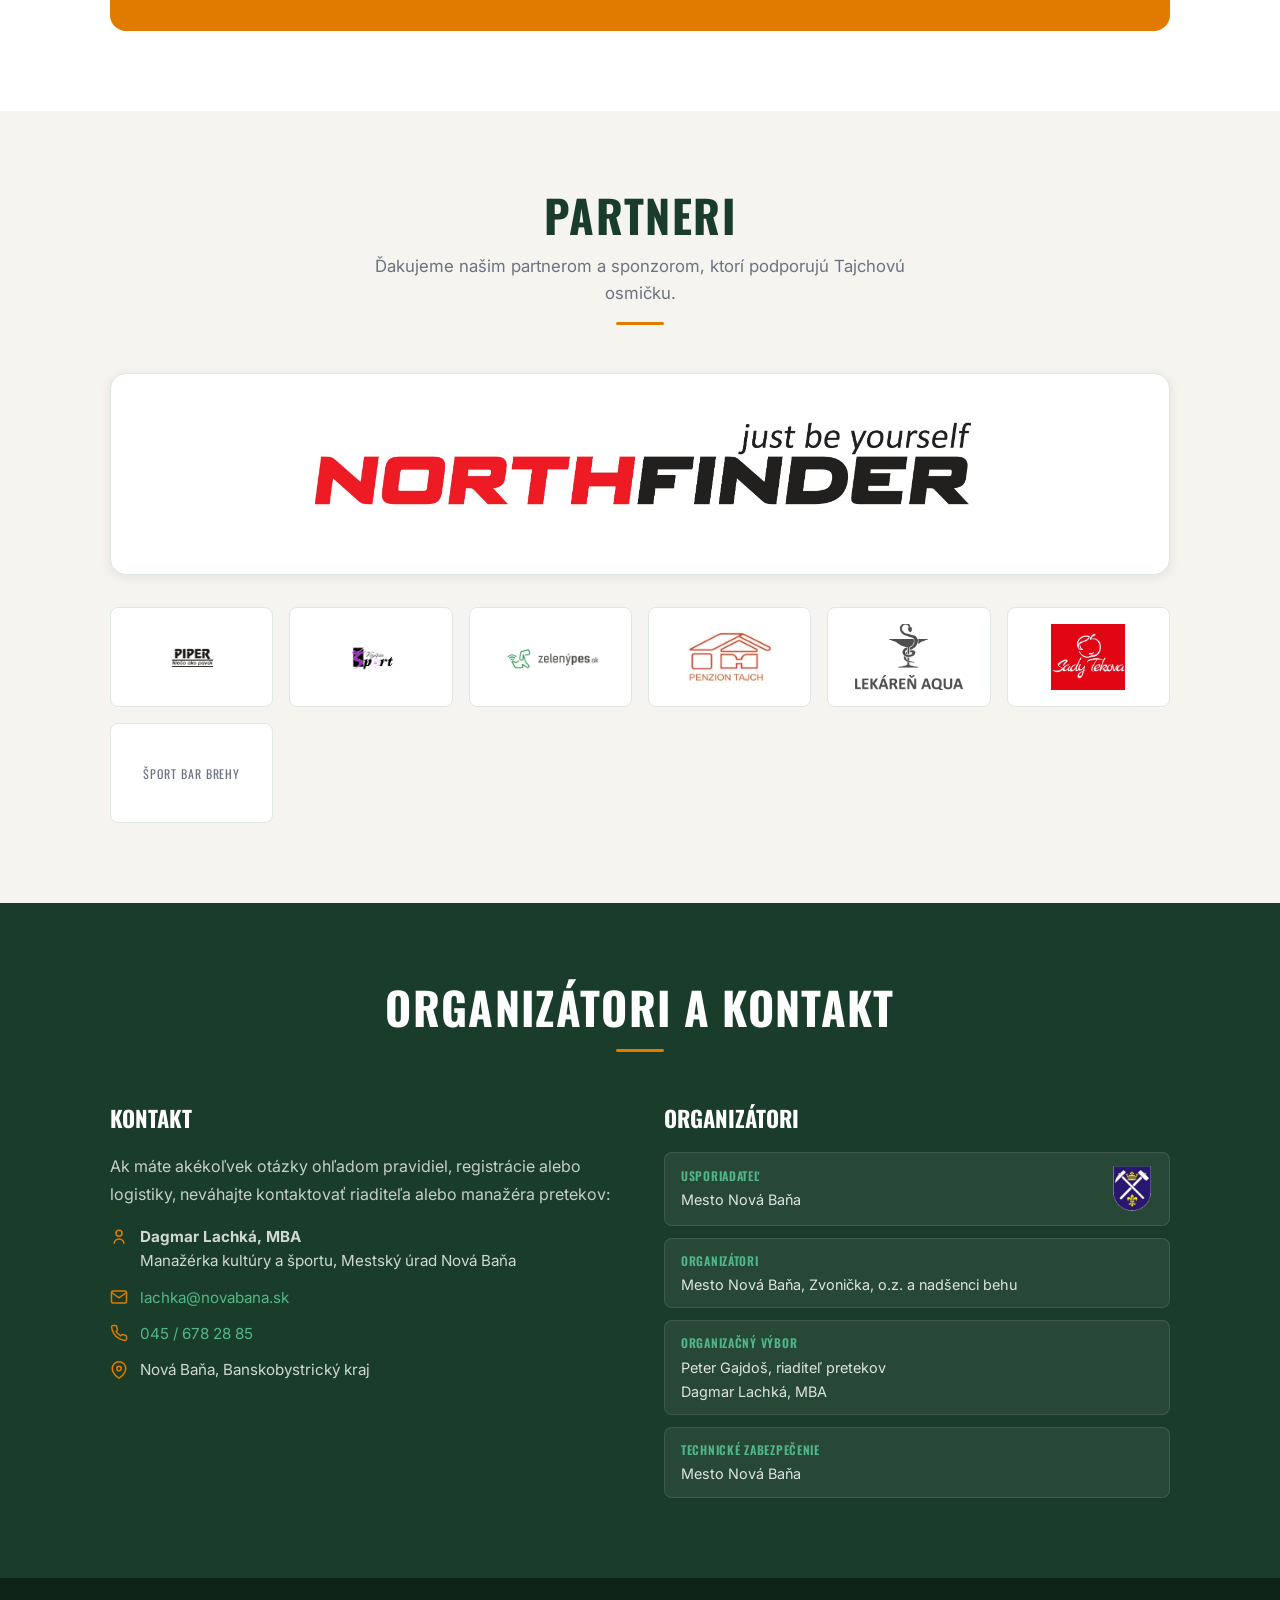
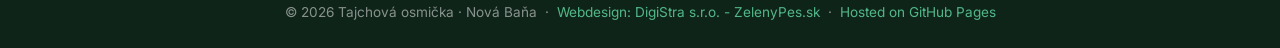
==== commit 5ca10668: "feat: real partner/article assets, gallery rebuild, contact info, trasy improvements - Fix registrat" ====
--- a/index.html
+++ b/index.html
@@ -9,6 +9,7 @@
   <link rel="preconnect" href="https://fonts.gstatic.com" crossorigin>
   <link href="https://fonts.googleapis.com/css2?family=Oswald:wght@500;700&family=Inter:wght@400;500;600&display=swap" rel="stylesheet">
   <link rel="stylesheet" href="css/style.css">
+  <link rel="icon" type="image/x-icon" href="assets/images/favicon.ico">
 </head>
 <body>
 
@@ -25,7 +26,7 @@
       <li><a href="program.html">Program</a></li>
       <li><a href="infoservis.html">Infoservis</a></li>
       <li><a href="galeria.html">Galéria</a></li>
-      <li><a href="https://www.terminovka.sk" data-config-href="registration-url" target="_blank" rel="noopener" class="btn btn-primary">Registrovať sa</a></li>
+      <li><a href="program.html" data-config-href="registration-url" target="_blank" rel="noopener" class="btn btn-primary">Registrovať sa</a></li>
     </ul>
     <button class="nav-hamburger" id="hamburger" aria-label="Menu" aria-expanded="false">
       <span></span><span></span><span></span>
@@ -38,7 +39,7 @@
   <a href="program.html">Program</a>
   <a href="infoservis.html">Infoservis</a>
   <a href="galeria.html">Galéria</a>
-  <a href="https://www.terminovka.sk" data-config-href="registration-url" target="_blank" rel="noopener" class="btn btn-primary">Registrovať sa</a>
+  <a href="program.html" data-config-href="registration-url" target="_blank" rel="noopener" class="btn btn-primary">Registrovať sa</a>
 </div>
 
 <!-- ===== HERO ===== -->
@@ -47,7 +48,7 @@
   <h1>Tajchová<em>osmička</em></h1>
   <p class="hero-subtitle"><span data-config="race-date">5. septembra 2026</span> &nbsp;·&nbsp; Nová Baňa</p>
   <div class="hero-cta">
-    <a href="https://www.terminovka.sk" data-config-href="registration-url" target="_blank" rel="noopener" class="btn btn-primary">Registrovať sa</a>
+    <a href="program.html" data-config-href="registration-url" target="_blank" rel="noopener" class="btn btn-primary">Registrovať sa</a>
     <a href="program.html" class="btn btn-outline">Program preteku</a>
   </div>
   <div class="hero-mountains" aria-hidden="true">
@@ -85,14 +86,21 @@
     <div class="about-grid">
       <div class="about-text" data-reveal>
         <h2 id="about-heading">O preteku</h2>
-        <p>Tajchová osmička je bežecký pretek v kopcoch a lesných chodníkoch v okolí Novej Bane. Trasa wiedie cez historické tajchy – umelé vodné nádrže, ktoré slúžili kedysi baníckemu priemyslu a dnes sú chránenou prírodnou pamiatkou.</p>
-        <p>Pretek je otvorený pre bežcov všetkých úrovní. Okrem dlhej polmaratónskej trate ponúkame aj kratšie trasy pre rekreačných bežcov a detské preteky pre tých najmladších. Dôraz kladieme na priateľskú atmosféru a pekný zážitok z behu v prírode.</p>
-        <p>Organizátorom je Mesto Nová Baňa v spolupráci s miestnymi dobrovoľníkmi a športovými klubmi.</p>
+        <p>Tajchová osmička je tradičné bežecké podujatie zasadené do krásnej prírody v okolí jazera Tajch a priľahlých lesov Novej Bane. Kladie dôraz na priateľskú atmosféru a nezabudnuteľný zážitok z behu v horskom aj lesnom teréne.</p>
+        <p>Podujatie je otvorené pre bežcov všetkých úrovní – od profesionálov až po úplných začiatočníkov a rodiny s deťmi. Ponúkame na výber z viacerých možností:</p>
+        <ul>
+          <li><strong>Horský polmaratón (21,33 km):</strong> Najdlhšia trať pre náročných s prevýšením vyše 750 metrov.</li>
+          <li><strong>Súťažné trate (8 km a 5,52 km):</strong> Ideálne pre skúsenejších pretekárov aj aktívnych bežcov.</li>
+          <li><strong>Detské a žiacke preteky:</strong> Kratšie trate na cyklochodníku pre deti (bez štartovného poplatku).</li>
+          <li><strong>Pohyb pre zdravie:</strong> Nesúťažný rekreačný beh pre širokú verejnosť úplne zadarmo.</li>
+        </ul>
+        <p>Organizátorom podujatia je Mesto Nová Baňa v spolupráci s o. z. Zvonička a miestnymi nadšencami behu.</p>
         <a href="program.html" class="btn btn-outline-dark">Pozri program</a>
       </div>
       <div class="about-image" data-reveal>
-        <!-- Nahraď reálnou fotkou: <img src="assets/images/o-preteku.jpg" alt="Bežci na trase Tajchovej osmičky"> -->
-        <span>Foto z preteku</span>
+        <video autoplay muted loop playsinline aria-label="Video z preteku" onerror="this.outerHTML='&lt;span&gt;Video z preteku&lt;/span&gt;'">
+          <source src="assets/video/o-preteku-loop.mp4" type="video/mp4">
+        </video>
       </div>
     </div>
   </div>
@@ -124,7 +132,7 @@
               +759 m
             </div>
           </div>
-          <p>Terén + asfalt. Okolo jazera Tajch, smer Zvonička, Háj, Kostivrch, Fanadýb a späť. Veľa stúpaní aj klesaní. 3 občerstvovacie stanice.</p>
+          <p>Terén + asfalt. Okolo jazera Tajch, smer Zvonička, Háj, Kostivrch, Fanadýb, Tajch. Veľa stúpaní aj klesaní. 3 občerstvovačky.</p>
           <a href="trasy.html#trasa-21" class="btn btn-outline-dark">Detail trasy</a>
         </div>
       </article>
@@ -146,7 +154,7 @@
               +245 m
             </div>
           </div>
-          <p>Asfalt + terén. Okolo jazera Tajch, smer Ferjancov Rígel – Štepnica – Fanadýb a späť. 2 občerstvovacie stanice.</p>
+          <p>Asfalt + terén. Okolo jazera Tajch, smer Ferjancov Rígel – Štepnica – Fanadýb, Tajch. 2 občerstvovačky.</p>
           <a href="trasy.html#trasa-8" class="btn btn-outline-dark">Detail trasy</a>
         </div>
       </article>
@@ -168,15 +176,26 @@
               +137 m
             </div>
           </div>
-          <p>Asfalt + terén. Okolo jazera Tajch a smer Kozákova dolina – Štálanská zvonička a späť. Bez občerstvenia.</p>
+          <p>Asfalt + terén. Okolo jazera Tajch a smer Kozákova dolina – Štálanská zvonička, Tajch. Bez občerstvenia.</p>
           <a href="trasy.html#trasa-5" class="btn btn-outline-dark">Detail trasy</a>
         </div>
       </article>
 
     </div>
-    <p style="text-align:center;margin-top:1.5rem;color:var(--c-muted);font-size:.9rem;">
-      + Detské preteky (100 m – 1 200 m) &nbsp;·&nbsp; <a href="trasy.html#detske" style="color:var(--c-forest);font-weight:600;">Viac info</a>
-    </p>
+
+    <div class="trail-extra-card" data-reveal>
+      <div class="trail-extra-item">
+        <h3>Detské preteky</h3>
+        <p>Kratšie trate (100 m – 1 200 m) na cyklochodníku okolo jazera Tajch pre najmenších. Bez nutnosti registrácie a poplatku.</p>
+        <a href="trasy.html#detske" class="btn btn-outline-dark btn-sm">Viac info</a>
+      </div>
+      <div class="trail-extra-item">
+        <h3>Pohyb pre zdravie</h3>
+        <p>Nesúťažný rekreačný beh alebo prechádzka okolo jazera Tajch pre širokú verejnosť. Bez nutnosti registrácie a poplatku.</p>
+        <a href="program.html" class="btn btn-outline-dark btn-sm">Viac v programe</a>
+      </div>
+    </div>
+
   </div>
 </section>
 
@@ -188,7 +207,7 @@
         <h2 id="upcoming-heading"><span data-config="edition">14</span>. ročník <span data-config="year">2026</span></h2>
         <p>Sobota <span data-config="race-date">5. septembra 2026</span>, Nová Baňa. Registrácia prebieha online. Kapacita je obmedzená!</p>
         <div style="display:flex;gap:.75rem;flex-wrap:wrap;">
-          <a href="https://www.terminovka.sk" data-config-href="registration-url" target="_blank" rel="noopener" class="btn btn-outline">Registrovať sa</a>
+          <a href="program.html" data-config-href="registration-url" target="_blank" rel="noopener" class="btn btn-outline">Registrovať sa</a>
           <a href="program.html" class="btn btn-outline">Program dňa</a>
         </div>
       </div>
@@ -200,39 +219,8 @@
   </div>
 </section>
 
-<!-- ===== GALÉRIA TEASER ===== -->
-<section class="section section--cream" id="galeria" aria-labelledby="galeria-heading">
-  <div class="container">
-    <div class="section-header" data-reveal>
-      <h2 id="galeria-heading">Fotogaléria</h2>
-      <p>Momenty z predchádzajúcich ročníkov Tajchovej osmičky.</p>
-    </div>
-    <div class="gallery-grid-home" data-reveal>
-      <!-- Nahraď reálnymi fotkami — <img src="assets/images/gallery/foto-01.jpg" alt="..."> -->
-      <div class="g-item">
-        <div class="g-placeholder" style="background:linear-gradient(135deg,#1A3D2B,#2D6A4F)">Foto 2025</div>
-      </div>
-      <div class="g-item">
-        <div class="g-placeholder" style="background:linear-gradient(135deg,#1760A5,#0F4F80)">Foto 2025</div>
-      </div>
-      <div class="g-item">
-        <div class="g-placeholder" style="background:linear-gradient(135deg,#E07B00,#B86200)">Foto 2024</div>
-      </div>
-      <div class="g-item">
-        <div class="g-placeholder" style="background:linear-gradient(135deg,#52B788,#2D6A4F)">Foto 2024</div>
-      </div>
-      <div class="g-item">
-        <div class="g-placeholder" style="background:linear-gradient(135deg,#7C3AED,#5B21B6)">Foto 2023</div>
-      </div>
-    </div>
-    <div class="gallery-cta" data-reveal>
-      <a href="galeria.html" class="btn btn-outline-dark">Celá galéria</a>
-    </div>
-  </div>
-</section>
-
 <!-- ===== PARTNERI ===== -->
-<section class="section" id="partneri" aria-labelledby="partneri-heading">
+<section class="section section--cream" id="partneri" aria-labelledby="partneri-heading">
   <div class="container">
     <div class="section-header" data-reveal>
       <h2 id="partneri-heading">Partneri</h2>
@@ -252,36 +240,50 @@
     <div class="contact-grid">
       <div class="contact-info" data-reveal>
         <h3>Kontakt</h3>
-        <p>Ak máš otázky k preteku, registrácii alebo trasám, neváhaj nás kontaktovať.</p>
+        <p>Ak máte akékoľvek otázky ohľadom pravidiel, registrácie alebo logistiky, neváhajte kontaktovať riaditeľa alebo manažéra pretekov:</p>
+        <div class="contact-item">
+          <svg viewBox="0 0 24 24" fill="none" stroke="currentColor" stroke-width="2"><circle cx="12" cy="7" r="4"/><path d="M5.5 21a6.5 6.5 0 0 1 13 0"/></svg>
+          <span><strong>Dagmar Lachká, MBA</strong><br>Manažérka kultúry a športu, Mestský úrad Nová Baňa</span>
+        </div>
         <div class="contact-item">
           <svg viewBox="0 0 24 24" fill="none" stroke="currentColor" stroke-width="2"><path d="M4 4h16c1.1 0 2 .9 2 2v12c0 1.1-.9 2-2 2H4c-1.1 0-2-.9-2-2V6c0-1.1.9-2 2-2z"/><polyline points="22,6 12,13 2,6"/></svg>
-          <span><a href="mailto:info@tajchovaosmicka.sk" style="color:var(--c-lime)">info@tajchovaosmicka.sk</a></span>
+          <span><a href="mailto:lachka@novabana.sk" style="color:var(--c-lime)">lachka@novabana.sk</a></span>
+        </div>
+        <div class="contact-item">
+          <svg viewBox="0 0 24 24" fill="none" stroke="currentColor" stroke-width="2"><path d="M22 16.92v3a2 2 0 0 1-2.18 2 19.79 19.79 0 0 1-8.63-3.07 19.5 19.5 0 0 1-6-6 19.79 19.79 0 0 1-3.07-8.67A2 2 0 0 1 4.11 2h3a2 2 0 0 1 2 1.72c.127.96.361 1.903.7 2.81a2 2 0 0 1-.45 2.11L8.09 9.91a16 16 0 0 0 6 6l1.27-1.27a2 2 0 0 1 2.11-.45c.907.339 1.85.573 2.81.7A2 2 0 0 1 22 16.92z"/></svg>
+          <span><a href="tel:+421456782885" style="color:var(--c-lime)">045 / 678 28 85</a></span>
         </div>
         <div class="contact-item">
           <svg viewBox="0 0 24 24" fill="none" stroke="currentColor" stroke-width="2"><path d="M21 10c0 7-9 13-9 13s-9-6-9-13a9 9 0 0 1 18 0z"/><circle cx="12" cy="10" r="3"/></svg>
           <span>Nová Baňa, Banskobystrický kraj</span>
         </div>
-        <div class="contact-item">
-          <svg viewBox="0 0 24 24" fill="none" stroke="currentColor" stroke-width="2"><path d="M18 2h-3a5 5 0 0 0-5 5v3H7v4h3v8h4v-8h3l1-4h-4V7a1 1 0 0 1 1-1h3z"/></svg>
-          <span><a href="#" style="color:var(--c-lime)">Facebook stránka preteku</a></span>
-        </div>
       </div>
       <div class="partners" data-reveal>
         <h3>Organizátori</h3>
-        <div class="partner-list">
-          <div class="partner-item">
-            <svg viewBox="0 0 24 24" fill="none" stroke="currentColor" stroke-width="2"><path d="M3 9l9-7 9 7v11a2 2 0 0 1-2 2H5a2 2 0 0 1-2-2z"/><polyline points="9 22 9 12 15 12 15 22"/></svg>
-            Mesto Nová Baňa
-          </div>
-          <div class="partner-item">
-            <svg viewBox="0 0 24 24" fill="none" stroke="currentColor" stroke-width="2"><circle cx="12" cy="12" r="10"/><line x1="12" y1="8" x2="12" y2="12"/><line x1="12" y1="16" x2="12.01" y2="16"/></svg>
-            Dobrovoľníci a miestne spolky
-          </div>
-          <div class="partner-item">
-            <svg viewBox="0 0 24 24" fill="none" stroke="currentColor" stroke-width="2"><path d="M17 21v-2a4 4 0 0 0-4-4H5a4 4 0 0 0-4 4v2"/><circle cx="9" cy="7" r="4"/><path d="M23 21v-2a4 4 0 0 0-3-3.87"/><path d="M16 3.13a4 4 0 0 1 0 7.75"/></svg>
-            Mestská polícia Nová Baňa
-          </div>
-        </div>
+        <dl class="org-details">
+          <div class="org-detail org-detail--with-logo">
+            <div>
+              <dt>Usporiadateľ</dt>
+              <dd>Mesto Nová Baňa</dd>
+            </div>
+            <a href="https://www.novabana.sk/" target="_blank" rel="noopener" class="org-town-logo">
+              <img src="assets/images/partners/logo_mesto_nova_bana.png" alt="Mesto Nová Baňa">
+            </a>
+          </div>
+          <div class="org-detail">
+            <dt>Organizátori</dt>
+            <dd>Mesto Nová Baňa, Zvonička, o.z. a nadšenci behu</dd>
+          </div>
+          <div class="org-detail">
+            <dt>Organizačný výbor</dt>
+            <dd>Peter Gajdoš, riaditeľ pretekov</dd>
+            <dd>Dagmar Lachká, MBA</dd>
+          </div>
+          <div class="org-detail">
+            <dt>Technické zabezpečenie</dt>
+            <dd>Mesto Nová Baňa</dd>
+          </div>
+        </dl>
       </div>
     </div>
   </div>
@@ -290,7 +292,7 @@
 <!-- ===== FOOTER ===== -->
 <footer class="footer">
   <div class="container">
-    <p>© 2026 Tajchová osmička · Nová Baňa &nbsp;·&nbsp; Dobrovoľnícky projekt &nbsp;·&nbsp;
+    <p>© 2026 Tajchová osmička · Nová Baňa &nbsp;·&nbsp; <a href="https://zelenypes.sk/" target="_blank" rel="noopener">Webdesign: DigiStra s.r.o. - ZelenyPes.sk</a> &nbsp;·&nbsp;
       <a href="https://pages.github.com" target="_blank" rel="noopener">Hosted on GitHub Pages</a>
     </p>
   </div>
--- a/css/style.css
+++ b/css/style.css
@@ -357,7 +357,7 @@
   display: grid;
   grid-template-columns: 1fr 1fr;
   gap: 4rem;
-  align-items: center;
+  align-items: stretch;
 }
 .about-text h2 {
   font-family: var(--font-h);
@@ -369,10 +369,13 @@
 }
 .about-text p { color: var(--c-muted); line-height: 1.8; margin-bottom: 1rem; }
 .about-text p:last-of-type { margin-bottom: 1.5rem; }
+.about-text ul { margin: 0 0 1.5rem 1.25rem; list-style: disc; }
+.about-text li { color: var(--c-muted); line-height: 1.7; margin-bottom: .5rem; }
+.about-text li strong { color: var(--c-text); }
 .about-image {
   border-radius: var(--r-lg);
   overflow: hidden;
-  aspect-ratio: 4/3;
+  min-height: 360px;
   background: linear-gradient(135deg, var(--c-green), var(--c-blue));
   display: flex; align-items: center; justify-content: center;
   color: rgba(255,255,255,.4);
@@ -382,7 +385,7 @@
   text-transform: uppercase;
   box-shadow: var(--shadow-lg);
 }
-.about-image img { width: 100%; height: 100%; object-fit: cover; }
+.about-image img, .about-image video { width: 100%; height: 100%; object-fit: cover; }
 
 /* === TRAIL CARDS === */
 .trail-cards {
@@ -436,6 +439,35 @@
   text-align: center;
   padding: 0 1rem;
 }
+.trail-extra-card {
+  display: grid;
+  grid-template-columns: 1fr 1fr;
+  gap: 2rem;
+  margin-top: 1.5rem;
+  background: var(--c-white);
+  border: 1px solid var(--c-border);
+  border-radius: var(--r-lg);
+  box-shadow: var(--shadow);
+  padding: 2rem;
+}
+.trail-extra-item { position: relative; }
+.trail-extra-item:first-child::after {
+  content: '';
+  position: absolute;
+  top: 0; bottom: 0; right: -1rem;
+  width: 1px;
+  background: var(--c-border);
+}
+.trail-extra-item h3 {
+  font-family: var(--font-h);
+  font-size: 1.1rem;
+  font-weight: 700;
+  text-transform: uppercase;
+  letter-spacing: .03em;
+  color: var(--c-forest);
+  margin-bottom: .5rem;
+}
+.trail-extra-item p { color: var(--c-muted); line-height: 1.6; font-size: .95rem; margin-bottom: 1rem; }
 .trail-detail-image {
   position: relative;
   height: 100%;
@@ -528,38 +560,6 @@
   opacity: .85;
 }
 
-/* === GALLERY TEASER === */
-.gallery-grid-home {
-  display: grid;
-  grid-template-columns: 2fr 1fr 1fr;
-  grid-template-rows: 220px 220px;
-  gap: .75rem;
-  border-radius: var(--r-lg);
-  overflow: hidden;
-}
-.gallery-grid-home .g-item {
-  background: linear-gradient(135deg, var(--c-green), var(--c-forest));
-  overflow: hidden;
-  position: relative;
-}
-.gallery-grid-home .g-item:first-child { grid-row: span 2; }
-.gallery-grid-home .g-item img {
-  width: 100%; height: 100%;
-  object-fit: cover;
-  transition: transform .4s ease;
-}
-.gallery-grid-home .g-item:hover img { transform: scale(1.05); }
-.g-placeholder {
-  width: 100%; height: 100%;
-  display: flex; align-items: center; justify-content: center;
-  font-family: var(--font-h);
-  font-size: .85rem;
-  letter-spacing: .1em;
-  text-transform: uppercase;
-  color: rgba(255,255,255,.35);
-}
-.gallery-cta { text-align: center; margin-top: 2rem; }
-
 /* === PARTNERS === */
 .sponsor-main-wrap { margin-bottom: 2rem; }
 .sponsor-main-wrap[hidden] { display: none; }
@@ -643,19 +643,27 @@
   color: var(--c-white);
   margin-bottom: 1rem;
 }
-.partner-list { display: flex; flex-direction: column; gap: .75rem; }
-.partner-item {
-  display: flex;
-  align-items: center;
-  gap: .75rem;
+.org-detail--with-logo { display: flex; align-items: center; justify-content: space-between; gap: 1rem; }
+.org-town-logo { flex-shrink: 0; display: flex; align-items: center; justify-content: center; }
+.org-town-logo img { max-height: 48px; max-width: 100px; object-fit: contain; }
+.org-details { display: flex; flex-direction: column; gap: .75rem; }
+.org-detail {
   background: rgba(255,255,255,.06);
   border: 1px solid rgba(255,255,255,.1);
   border-radius: var(--r);
   padding: .75rem 1rem;
-  color: rgba(255,255,255,.85);
-  font-size: .9rem;
-}
-.partner-item svg { width: 20px; height: 20px; color: var(--c-lime); flex-shrink: 0; }
+}
+.org-detail dt {
+  font-family: var(--font-h);
+  font-size: .75rem;
+  font-weight: 600;
+  text-transform: uppercase;
+  letter-spacing: .06em;
+  color: var(--c-lime);
+  margin-bottom: .25rem;
+}
+.org-detail dd { color: rgba(255,255,255,.85); font-size: .9rem; line-height: 1.5; margin: 0; }
+.org-detail dd + dd { margin-top: .15rem; }
 
 /* === FOOTER === */
 .footer {
@@ -692,6 +700,13 @@
   max-width: 540px;
   margin-left: auto;
   margin-right: auto;
+}
+.page-hero-jumplinks {
+  display: flex;
+  justify-content: center;
+  gap: .6rem;
+  flex-wrap: wrap;
+  margin-top: 1.25rem;
 }
 .breadcrumb {
   display: flex;
@@ -829,6 +844,23 @@
   color: var(--c-muted);
 }
 .trail-detail-body p { color: var(--c-muted); line-height: 1.8; margin-bottom: 1.25rem; }
+.trail-elevation { margin-bottom: 1.25rem; }
+.trail-elevation-label {
+  display: block;
+  font-family: var(--font-h);
+  font-size: .75rem;
+  font-weight: 600;
+  text-transform: uppercase;
+  letter-spacing: .06em;
+  color: var(--c-muted);
+  margin-bottom: .4rem;
+}
+.trail-elevation img {
+  width: 100%;
+  display: block;
+  border-radius: var(--r);
+  border: 1px solid var(--c-border);
+}
 .trail-tags {
   display: flex;
   flex-wrap: wrap;
@@ -898,17 +930,6 @@
   font-size: .9rem;
   position: relative;
   overflow: hidden;
-}
-.program-poster::after {
-  content: '5.9.2026';
-  position: absolute;
-  bottom: 1.5rem;
-  right: 1.5rem;
-  font-family: var(--font-h);
-  font-size: 1.4rem;
-  font-weight: 700;
-  color: var(--c-orange);
-  letter-spacing: .03em;
 }
 .program-poster img { width: 100%; height: 100%; object-fit: cover; position: absolute; inset: 0; }
 .program-info { padding: 2rem; }
@@ -1077,131 +1098,62 @@
 /* =========================================
    GALÉRIA PAGE
    ========================================= */
-.gallery-filter {
-  display: flex;
-  gap: .5rem;
-  flex-wrap: wrap;
-  margin-bottom: 2rem;
-}
-.filter-btn {
+.gallery-year-grid {
+  display: grid;
+  grid-template-columns: repeat(auto-fit, minmax(280px, 1fr));
+  gap: 1.5rem;
+  max-width: 60%;
+  margin: 0 auto;
+}
+.gallery-year-card {
+  position: relative;
+  display: block;
+  aspect-ratio: 4/3;
+  border-radius: var(--r-lg);
+  overflow: hidden;
+  background: var(--c-forest) center/cover no-repeat;
+  box-shadow: var(--shadow);
+  transition: transform .2s, box-shadow .2s;
+}
+.gallery-year-card:hover { transform: translateY(-4px); box-shadow: var(--shadow-lg); }
+.gallery-year-card-placeholder {
+  position: absolute;
+  inset: 0;
+  display: flex;
+  align-items: center;
+  justify-content: center;
+  font-family: var(--font-h);
+  font-size: .9rem;
+  letter-spacing: .08em;
+  text-transform: uppercase;
+  color: rgba(255,255,255,.35);
+}
+.gallery-year-card-overlay {
+  position: absolute;
+  inset: 0;
+  background: linear-gradient(to bottom, rgba(26,61,43,0) 40%, rgba(26,61,43,.85) 100%);
+  display: flex;
+  flex-direction: column;
+  align-items: flex-start;
+  justify-content: flex-end;
+  padding: 1.5rem;
+}
+.gallery-year-card-title {
+  font-family: var(--font-h);
+  font-size: 1.4rem;
+  font-weight: 700;
+  text-transform: uppercase;
+  letter-spacing: .03em;
+  color: var(--c-white);
+}
+.gallery-year-card-cta {
   font-family: var(--font-h);
   font-size: .85rem;
   font-weight: 500;
   letter-spacing: .04em;
-  text-transform: uppercase;
-  padding: .4rem .9rem;
-  border-radius: 100px;
-  border: 2px solid var(--c-border);
-  cursor: pointer;
-  transition: all .15s;
-  background: var(--c-white);
-  color: var(--c-muted);
-}
-.filter-btn:hover { border-color: var(--c-green); color: var(--c-forest); }
-.filter-btn.active { background: var(--c-forest); border-color: var(--c-forest); color: var(--c-white); }
-
-.gallery-masonry {
-  columns: 3;
-  column-gap: .75rem;
-}
-.gallery-masonry .g-photo {
-  break-inside: avoid;
-  margin-bottom: .75rem;
-  border-radius: var(--r);
-  overflow: hidden;
-  position: relative;
-  cursor: pointer;
-}
-.g-photo img {
-  width: 100%;
-  display: block;
-  transition: transform .35s ease;
-}
-.g-photo:hover img { transform: scale(1.04); }
-.g-photo-placeholder {
-  aspect-ratio: 4/3;
-  display: flex;
-  align-items: center;
-  justify-content: center;
-  font-family: var(--font-h);
-  font-size: .9rem;
-  letter-spacing: .08em;
-  text-transform: uppercase;
-  color: rgba(255,255,255,.35);
-}
-.g-photo-overlay {
-  position: absolute;
-  inset: 0;
-  background: rgba(26,61,43,0);
-  display: flex;
-  align-items: flex-end;
-  padding: 1rem;
-  transition: background .25s;
-}
-.g-photo:hover .g-photo-overlay { background: rgba(26,61,43,.4); }
-.g-photo-year {
-  background: rgba(0,0,0,.5);
-  color: var(--c-white);
-  font-size: .75rem;
-  font-weight: 600;
-  letter-spacing: .06em;
-  padding: .2rem .5rem;
-  border-radius: 4px;
-  opacity: 0;
-  transition: opacity .25s;
-}
-.g-photo:hover .g-photo-year { opacity: 1; }
-
-.zoneram-cta {
-  background: linear-gradient(135deg, var(--c-forest), var(--c-green));
-  color: var(--c-white);
-  border-radius: var(--r-lg);
-  padding: 2.5rem;
-  text-align: center;
-  margin-top: 3rem;
-}
-.zoneram-cta h3 {
-  font-family: var(--font-h);
-  font-size: 1.6rem;
-  font-weight: 700;
-  text-transform: uppercase;
-  margin-bottom: .5rem;
-}
-.zoneram-cta p { color: rgba(255,255,255,.75); margin-bottom: 1.5rem; }
-
-/* =========================================
-   LIGHTBOX
-   ========================================= */
-.lightbox {
-  display: none;
-  position: fixed;
-  inset: 0;
-  background: rgba(0,0,0,.92);
-  z-index: 9999;
-  align-items: center;
-  justify-content: center;
-}
-.lightbox.open { display: flex; }
-.lightbox-img {
-  max-width: 90vw;
-  max-height: 88vh;
-  border-radius: var(--r);
-  box-shadow: 0 0 60px rgba(0,0,0,.5);
-}
-.lightbox-close {
-  position: absolute;
-  top: 1.25rem; right: 1.25rem;
-  background: rgba(255,255,255,.12);
-  border: none;
-  color: var(--c-white);
-  width: 40px; height: 40px;
-  border-radius: 50%;
-  cursor: pointer;
-  font-size: 1.2rem;
-  display: flex; align-items: center; justify-content: center;
-  transition: background .15s;
-}
-.lightbox-close:hover { background: rgba(255,255,255,.22); }
+  color: var(--c-lime);
+  margin-top: .35rem;
+}
 
 /* =========================================
    RESPONSIVE
@@ -1210,14 +1162,15 @@
   .nav-links { display: none; }
   .nav-hamburger { display: flex; }
   .about-grid { grid-template-columns: 1fr; gap: 2rem; }
-  .about-image { order: -1; max-height: 260px; }
+  .about-image { order: -1; min-height: 0; height: 260px; }
   .trail-cards { grid-template-columns: 1fr; }
+  .trail-extra-card { grid-template-columns: 1fr; gap: 1.5rem; padding: 1.5rem; }
+  .trail-extra-item:first-child::after { display: none; }
   .upcoming-box { grid-template-columns: 1fr; text-align: center; }
   .upcoming-date { display: none; }
   .contact-grid { grid-template-columns: 1fr; gap: 2rem; }
   .program-header-box { grid-template-columns: 1fr; }
   .program-poster { min-height: 200px; }
-  .gallery-masonry { columns: 2; }
   .trail-detail-card--with-image { grid-template-columns: 6px 1fr; }
   .trail-detail-card--with-image .trail-detail-body { order: 1; }
   .trail-detail-card--with-image .trail-detail-image { order: 2; grid-column: 2; height: 180px; min-height: 0; }
@@ -1226,17 +1179,12 @@
 @media (max-width: 600px) {
   .section { padding: 52px 0; }
   .stats-bar .container { gap: 1.5rem; }
-  .gallery-grid-home {
-    grid-template-columns: 1fr 1fr;
-    grid-template-rows: 160px 160px;
-  }
-  .gallery-grid-home .g-item:first-child { grid-column: span 2; grid-row: span 1; }
   .sponsor-main { padding: 1.5rem; }
   .sponsor-main img { max-height: 80px; }
   .trail-detail-body { padding: 1.25rem; }
   .trail-detail-header { flex-direction: column; }
-  .gallery-masonry { columns: 1; }
   .result-cards { grid-template-columns: 1fr; }
+  .gallery-year-grid { max-width: 100%; }
 }
 
 /* === LEAFLET overrides === */
@@ -1319,6 +1267,8 @@
   aspect-ratio: 16 / 9;
   border-radius: var(--r-lg);
   background: linear-gradient(135deg, var(--c-green), var(--c-forest));
+  background-size: cover;
+  background-position: center;
   display: flex;
   align-items: center;
   justify-content: center;
